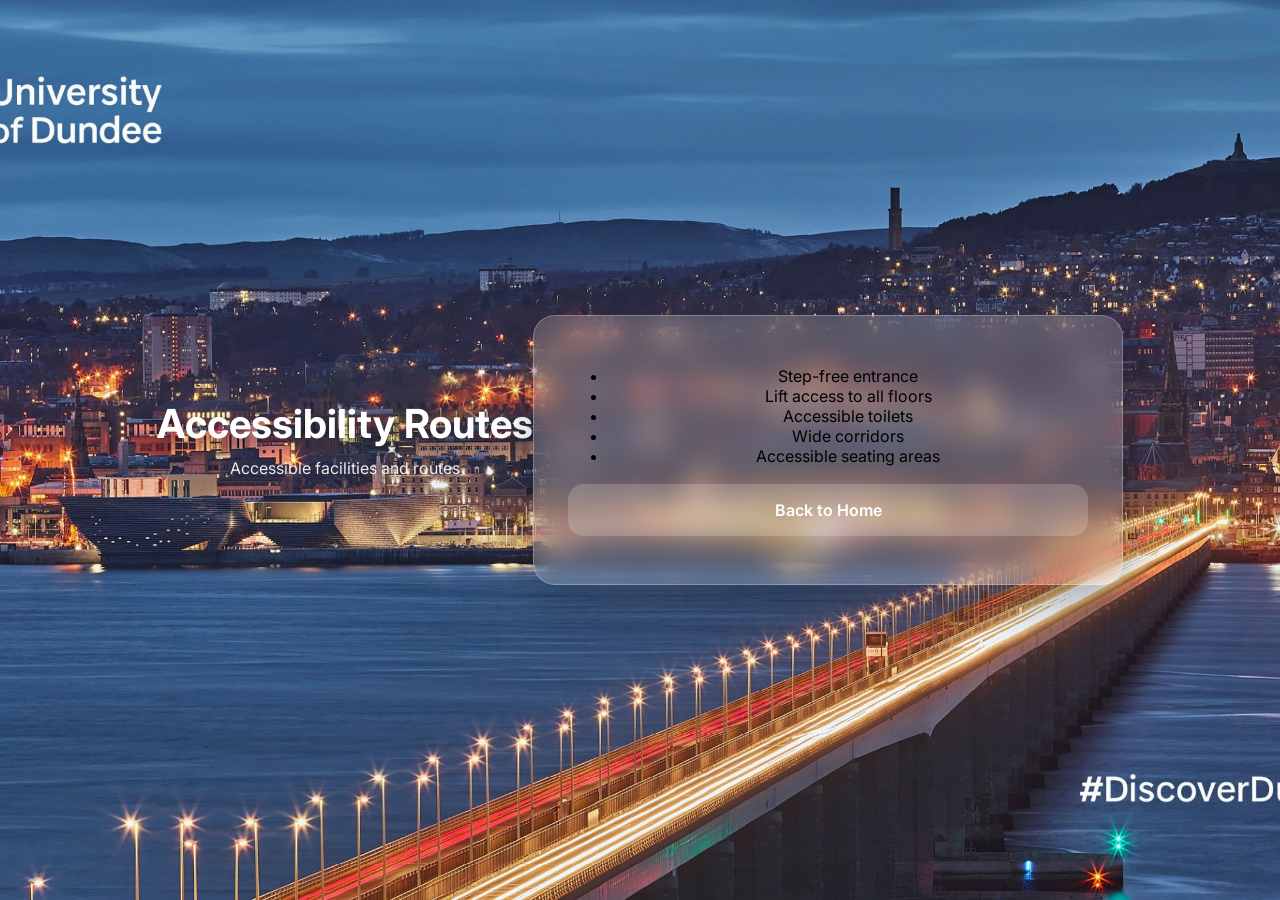
==== pages/accessibility.html @ 05d74883 "Implement pages, design" ====
<!DOCTYPE html>
<html lang="en">
<head>
    <meta charset="UTF-8">
    <title>Accessibility</title>
    <link rel="stylesheet" href="../css/style.css">
</head>
<body>
    <header>
        <h1>Accessibility Routes</h1>
        <p>Accessible facilities and routes</p>
    </header>
    
 <div class="container">

    <ul>
        <li>Step-free entrance</li>
        <li>Lift access to all floors</li>
        <li>Accessible toilets</li>
        <li>Wide corridors</li>
        <li>Accessible seating areas</li>
    </ul>
    
    <a href="../index.html" class="button back-link">Back to Home</a>

</div>
</body>
</html>
---- css/style.css ----
/* Import modern Google font */
@import url('https://fonts.googleapis.com/css2?family=Inter:wght@400;600;700&display=swap');

html, body{
  margin: 0;
  padding: 0;
  height: 100%;
}

body{
  font-family: 'Inter', sans-serif;

  /* background image */
  background-image: url('../assets/background.jpg');
  background-repeat: no-repeat;
  background-size: cover;      
  background-position: center;

  /* center content */
  display: flex;
  justify-content: center;
  align-items: center;
  min-height: 100vh;            
}

/* Header styling */
header{
  text-align: center;
  color: white;
  margin-bottom: 24px;
}

header h1{
  font-size: 40px;
  margin: 0;
  font-weight: 700;
  text-shadow: 0 6px 18px rgba(0,0,0,0.35);
}

header p{
  margin: 10px 0 0;
  font-size: 16px;
  opacity: 0.9;
  text-shadow: 0 6px 18px rgba(0,0,0,0.35);
}

/* Main card container */
.container{
  background: rgba(255, 255, 255, 0.18);
  backdrop-filter: blur(14px);
  -webkit-backdrop-filter: blur(14px);
  padding: 34px;
  border-radius: 22px;
  text-align: center;
  width: min(520px, 92vw);
  box-shadow: 0 20px 40px rgba(0,0,0,0.25);
  border: 1px solid rgba(255,255,255,0.25);
}

/* Buttons */
.button{
  display: block;
  background: rgba(255,255,255,0.95);
  color: #0f4c81;
  text-decoration: none;
  padding: 16px;
  margin: 14px 0;
  border-radius: 16px;
  font-weight: 600;
  font-size: 16px;
  transition: transform 0.2s ease, box-shadow 0.2s ease
}

.button:hover{
  background: #e6f2ff;
  transform: translateY(-2px);
  box-shadow: 0 10px 20px rgba(0,0,0,0.18);
}

/* Hide any logo element if present */
.logo{
  display: none !important;
}

/* --- Search page UI --- */
.search-row{
  display: flex;
  gap: 12px;
  align-items: center;
  margin-bottom: 14px;
}

.search-input{
  flex: 1;
  padding: 16px;
  border-radius: 16px;
  border: 1px solid rgba(255,255,255,0.35);
  background: rgba(255,255,255,0.25);
  color: white;
  outline: none;
  font-size: 16px;
}

.search-input::placeholder{
  color: rgba(255,255,255,0.75);
}

.button-inline{
  width: auto;
  padding: 16px 18px;
  border: none;
  cursor: pointer;
}

.chips{
  display: flex;
  flex-wrap: wrap;
  gap: 10px;
  margin: 10px 0 18px;
}

.chip{
  background: rgba(255,255,255,0.22);
  border: 1px solid rgba(255,255,255,0.25);
  color: white;
  padding: 10px 12px;
  border-radius: 999px;
  cursor: pointer;
  font-weight: 600;
  transition: transform 0.2s ease, background 0.2s ease;
}

.chip:hover{
  transform: translateY(-1px);
  background: rgba(255,255,255,0.30);
}

.status{
  padding: 12px 14px;
  border-radius: 16px;
  margin: 10px 0 14px;
  background: rgba(0,0,0,0.25);
  color: white;
}

.hidden{ display: none; }

.results{
  display: grid;
  gap: 12px;
}

.result-card{
  background: rgba(255,255,255,0.95);
  color: #0f4c81;
  border-radius: 18px;
  padding: 14px 16px;
  box-shadow: 0 10px 22px rgba(0,0,0,0.15);
  display: flex;
  justify-content: space-between;
  align-items: center;
  gap: 12px;
}

.result-title{
  font-weight: 700;
  margin: 0;
}

.result-meta{
  margin: 4px 0 0;
  opacity: 0.75;
  font-size: 14px;
}

.result-actions{
  display: flex;
  gap: 10px;
}

.small-btn{
  background: #e6f2ff;
  color: #0f4c81;
  border: none;
  border-radius: 999px;
  padding: 10px 12px;
  font-weight: 700;
  cursor: pointer;
}

.small-btn:hover{
  filter: brightness(0.97);
}

.back-link{
  margin-top: 18px;
  background: rgba(255,255,255,0.18);
  color: white;
}

/* Map page simplified */

.map-container{
  width: min(1200px, 95vw);
}

.floor-tabs{
  display: flex;
  justify-content: center;
  gap: 12px;
  margin-bottom: 20px;
}

.tab{
  background: rgba(255,255,255,0.25);
  border: none;
  padding: 10px 16px;
  border-radius: 999px;
  font-weight: 600;
  cursor: pointer;
  color: white;
}

.tab.active{
  background: white;
  color: #0f4c81;
}

.map-wrapper{
  display: flex;
  justify-content: center;
  align-items: center;
}

.floor-map{
  display: none;
  max-width: 100%;
  max-height: 70vh;
  border-radius: 20px;
  background: white;
  padding: 10px;
}

.active-map{
  display: block;
}

/* --- Facilities page --- */
.facilities-container{
  width: min(900px, 94vw);
}

.facility-list{
  display: grid;
  gap: 12px;
  margin-top: 10px;
}

.facility-card{
  background: rgba(255,255,255,0.95);
  color: #0f4c81;
  border-radius: 18px;
  padding: 14px 16px;
  box-shadow: 0 10px 22px rgba(0,0,0,0.15);
  display: flex;
  justify-content: space-between;
  align-items: center;
  gap: 12px;
}

.facility-left{
  display: flex;
  align-items: center;
  gap: 12px;
}

.facility-icon{
  width: 42px;
  height: 42px;
  border-radius: 14px;
  background: #e6f2ff;
  display: grid;
  place-items: center;
  font-size: 20px;
}

.facility-title{
  margin: 0;
  font-weight: 800;
}

.facility-meta{
  margin: 4px 0 0;
  opacity: 0.75;
  font-size: 14px;
}

.small-btn{
  background: #e6f2ff;
  color: #0f4c81;
  border: none;
  border-radius: 999px;
  padding: 10px 12px;
  font-weight: 800;
  cursor: pointer;
}

.small-btn:hover{
  filter: brightness(0.97);
}
/* --- Accessibility page --- */
.accessibility-container{
  width: min(950px, 94vw);
}

.a11y-grid{
  display: grid;
  grid-template-columns: repeat(2, minmax(0, 1fr));
  gap: 14px;
  margin-top: 10px;
}

@media (max-width: 680px){
  .a11y-grid{ grid-template-columns: 1fr; }
}

.a11y-card{
  background: rgba(255,255,255,0.95);
  color: #0f4c81;
  border-radius: 18px;
  padding: 16px;
  box-shadow: 0 10px 22px rgba(0,0,0,0.15);
  display: flex;
  justify-content: space-between;
  align-items: center;
  gap: 12px;
}

.a11y-left{
  display: flex;
  align-items: center;
  gap: 12px;
}

.a11y-icon{
  width: 46px;
  height: 46px;
  border-radius: 16px;
  background: #e6f2ff;
  display: grid;
  place-items: center;
  font-size: 22px;
}

.a11y-title{
  margin: 0;
  font-weight: 800;
  font-size: 16px;
}

.a11y-meta{
  margin: 4px 0 0;
  opacity: 0.75;
  font-size: 14px;
}

.a11y-notes{
  margin-top: 18px;
  padding: 16px;
  border-radius: 18px;
  background: rgba(0,0,0,0.22);
  border: 1px solid rgba(255,255,255,0.18);
  color: white;
}

.a11y-notes h3{
  margin: 0 0 10px;
  font-size: 16px;
}

.a11y-notes ul{
  margin: 0;
  padding-left: 18px;
}

.a11y-notes li{
  padding: 6px 0;
  font-size: 15px;
}
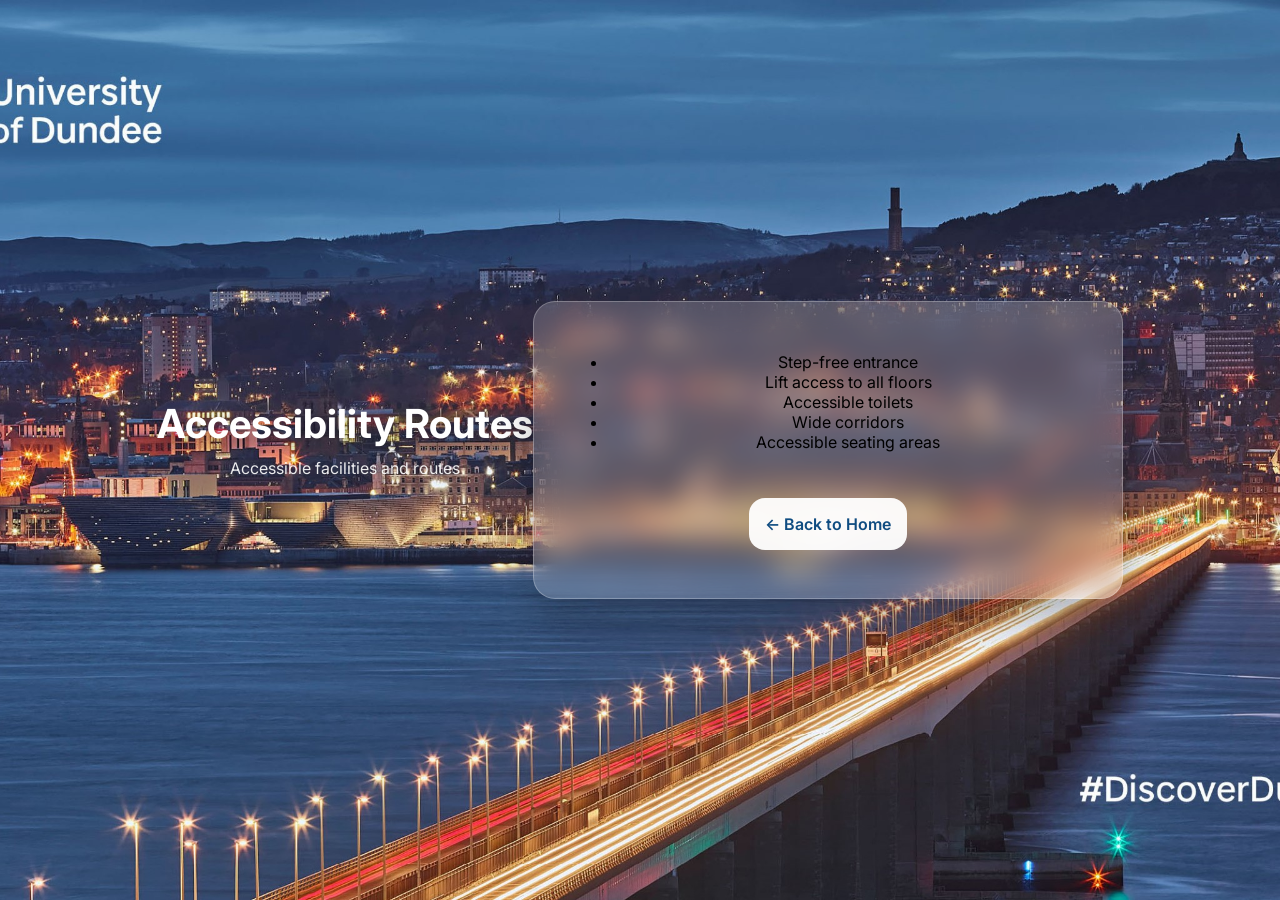
==== commit 482a841b: "← added" ====
--- a/pages/accessibility.html
+++ b/pages/accessibility.html
@@ -21,8 +21,7 @@
         <li>Accessible seating areas</li>
     </ul>
     
-    <a href="../index.html" class="button back-link">Back to Home</a>
-
+    <a href="../index.html" class="button back-link"> ← Back to Home</a>
 </div>
 </body>
 </html>
--- a/css/style.css
+++ b/css/style.css
@@ -82,120 +82,101 @@
   display: none !important;
 }
 
-/* --- Search page UI --- */
-.search-row{
-  display: flex;
-  gap: 12px;
-  align-items: center;
-  margin-bottom: 14px;
+/* SEARCH PAGE */
+.search-container{
+  max-width:900px;
+  margin:auto;
+}
+
+.search-header{
+  text-align:center;
+  margin-bottom:30px;
+}
+
+.search-box{
+  display:flex;
+  gap:10px;
+  margin-bottom:30px;
 }
 
 .search-input{
-  flex: 1;
-  padding: 16px;
-  border-radius: 16px;
-  border: 1px solid rgba(255,255,255,0.35);
-  background: rgba(255,255,255,0.25);
-  color: white;
-  outline: none;
-  font-size: 16px;
-}
-
-.search-input::placeholder{
-  color: rgba(255,255,255,0.75);
-}
-
-.button-inline{
-  width: auto;
-  padding: 16px 18px;
-  border: none;
-  cursor: pointer;
-}
-
-.chips{
-  display: flex;
-  flex-wrap: wrap;
-  gap: 10px;
-  margin: 10px 0 18px;
-}
-
-.chip{
-  background: rgba(255,255,255,0.22);
-  border: 1px solid rgba(255,255,255,0.25);
-  color: white;
-  padding: 10px 12px;
-  border-radius: 999px;
-  cursor: pointer;
-  font-weight: 600;
-  transition: transform 0.2s ease, background 0.2s ease;
-}
-
-.chip:hover{
-  transform: translateY(-1px);
-  background: rgba(255,255,255,0.30);
-}
-
-.status{
-  padding: 12px 14px;
-  border-radius: 16px;
-  margin: 10px 0 14px;
-  background: rgba(0,0,0,0.25);
-  color: white;
-}
-
-.hidden{ display: none; }
+  flex:1;
+  padding:14px 16px;
+  font-size:16px;
+  border-radius:10px;
+  border:2px solid #ddd;
+  outline:none;
+  transition:0.2s;
+}
+
+.search-input:focus{
+  border-color:#0066ff;
+  box-shadow:0 0 6px rgba(0,102,255,0.3);
+}
+
+.search-button{
+  padding:14px 20px;
+  border:none;
+  background:#0066ff;
+  color:white;
+  font-size:16px;
+  border-radius:10px;
+  cursor:pointer;
+  transition:0.2s;
+}
+
+.search-button:hover{
+  background:#004bcc;
+}
 
 .results{
-  display: grid;
-  gap: 12px;
-}
-
-.result-card{
-  background: rgba(255,255,255,0.95);
-  color: #0f4c81;
-  border-radius: 18px;
-  padding: 14px 16px;
-  box-shadow: 0 10px 22px rgba(0,0,0,0.15);
-  display: flex;
-  justify-content: space-between;
-  align-items: center;
-  gap: 12px;
-}
-
-.result-title{
-  font-weight: 700;
-  margin: 0;
-}
-
-.result-meta{
-  margin: 4px 0 0;
-  opacity: 0.75;
-  font-size: 14px;
-}
-
-.result-actions{
-  display: flex;
-  gap: 10px;
-}
-
-.small-btn{
-  background: #e6f2ff;
-  color: #0f4c81;
-  border: none;
-  border-radius: 999px;
-  padding: 10px 12px;
-  font-weight: 700;
-  cursor: pointer;
-}
-
-.small-btn:hover{
-  filter: brightness(0.97);
+  display:flex;
+  flex-direction:column;
+  gap:15px;
+}
+
+.result{
+  background:white;
+  border-radius:12px;
+  padding:20px;
+  box-shadow:0 4px 12px rgba(0,0,0,0.08);
+  display:flex;
+  justify-content:space-between;
+  align-items:center;
+  transition:0.2s;
+}
+
+.result:hover{
+  transform:translateY(-3px);
+  box-shadow:0 6px 18px rgba(0,0,0,0.12);
+}
+
+.result-info h3{
+  margin:0;
+  font-size:18px;
+}
+
+.result-info p{
+  margin:4px 0 0 0;
+  color:#666;
+}
+
+.map-button{
+  padding:10px 14px;
+  background:#28a745;
+  border:none;
+  color:white;
+  border-radius:8px;
+  cursor:pointer;
+}
+
+.map-button:hover{
+  background:#1f8736;
 }
 
 .back-link{
-  margin-top: 18px;
-  background: rgba(255,255,255,0.18);
-  color: white;
+  margin-top:30px;
+  display:inline-block;
 }
 
 /* Map page simplified */
@@ -245,69 +226,87 @@
   display: block;
 }
 
-/* --- Facilities page --- */
-.facilities-container{
-  width: min(900px, 94vw);
-}
-
-.facility-list{
-  display: grid;
-  gap: 12px;
-  margin-top: 10px;
-}
-
+/* PAGE HEADER */
+.page-header{
+    text-align:center;
+    margin-bottom:25px;
+}
+
+/* FLOOR TABS */
+.floor-tabs{
+    display:flex;
+    justify-content:center;
+    gap:12px;
+    margin-bottom:20px;
+}
+
+.floor-tabs .tab{
+    padding:10px 18px;
+    border:none;
+    border-radius:8px;
+    background:#eee;
+    cursor:pointer;
+    font-weight:600;
+    transition:0.2s;
+}
+
+.floor-tabs .tab.active{
+    background:#0066ff;
+    color:white;
+}
+
+/* FACILITIES GRID */
+.facility-grid{
+    display:grid;
+    grid-template-columns: repeat(auto-fill,minmax(200px,1fr));
+    gap:20px;
+    margin-top:10px;
+}
+
+/* FACILITY CARD */
 .facility-card{
-  background: rgba(255,255,255,0.95);
-  color: #0f4c81;
-  border-radius: 18px;
-  padding: 14px 16px;
-  box-shadow: 0 10px 22px rgba(0,0,0,0.15);
-  display: flex;
-  justify-content: space-between;
-  align-items: center;
-  gap: 12px;
-}
-
-.facility-left{
-  display: flex;
-  align-items: center;
-  gap: 12px;
-}
-
-.facility-icon{
-  width: 42px;
-  height: 42px;
-  border-radius: 14px;
-  background: #e6f2ff;
-  display: grid;
-  place-items: center;
-  font-size: 20px;
-}
-
-.facility-title{
-  margin: 0;
-  font-weight: 800;
-}
-
-.facility-meta{
-  margin: 4px 0 0;
-  opacity: 0.75;
-  font-size: 14px;
-}
-
-.small-btn{
-  background: #e6f2ff;
-  color: #0f4c81;
-  border: none;
-  border-radius: 999px;
-  padding: 10px 12px;
-  font-weight: 800;
-  cursor: pointer;
-}
-
-.small-btn:hover{
-  filter: brightness(0.97);
-}
+    background:white;
+    border-radius:12px;
+    padding:20px;
+    box-shadow:0 4px 12px rgba(0,0,0,0.08);
+    display:flex;
+    flex-direction:column;
+    justify-content:space-between;
+    transition:0.2s;
+}
+
+.facility-card:hover{
+    transform:translateY(-3px);
+    box-shadow:0 6px 18px rgba(0,0,0,0.12);
+}
+
+/* CARD CONTENT */
+.facility-card h3{
+    margin:0 0 10px 0;
+    font-size:18px;
+}
+
+.facility-card button{
+    margin-top:auto;
+    padding:10px;
+    background:#28a745;
+    color:white;
+    border:none;
+    border-radius:8px;
+    cursor:pointer;
+    transition:0.2s;
+}
+
+.facility-card button:hover{
+    background:#1f8736;
+}
+
+/* BACK LINK */
+.back-link{
+    display:inline-block;
+    margin-top:30px;
+}
+
 /* --- Accessibility page --- */
 .accessibility-container{
   width: min(950px, 94vw);
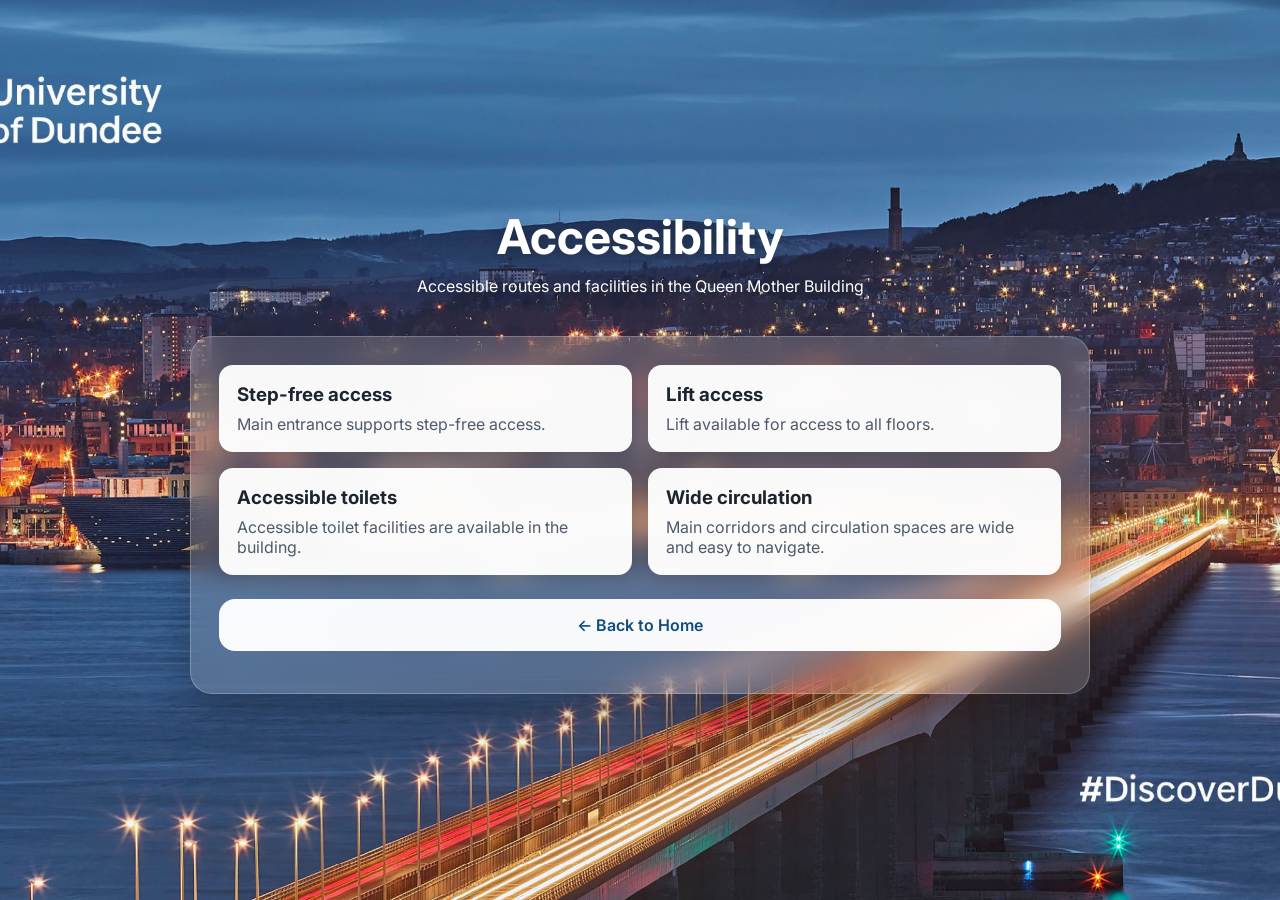
==== commit 926a9aae: "improve" ====
--- a/pages/accessibility.html
+++ b/pages/accessibility.html
@@ -1,27 +1,43 @@
 <!DOCTYPE html>
 <html lang="en">
 <head>
-    <meta charset="UTF-8">
-    <title>Accessibility</title>
-    <link rel="stylesheet" href="../css/style.css">
+  <meta charset="UTF-8" />
+  <meta name="viewport" content="width=device-width, initial-scale=1.0" />
+  <title>Accessibility</title>
+  <link rel="stylesheet" href="../css/style.css" />
 </head>
 <body>
-    <header>
-        <h1>Accessibility Routes</h1>
-        <p>Accessible facilities and routes</p>
+  <main class="page-shell">
+    <header class="page-header">
+      <h1>Accessibility</h1>
+      <p>Accessible routes and facilities in the Queen Mother Building</p>
     </header>
-    
- <div class="container">
 
-    <ul>
-        <li>Step-free entrance</li>
-        <li>Lift access to all floors</li>
-        <li>Accessible toilets</li>
-        <li>Wide corridors</li>
-        <li>Accessible seating areas</li>
-    </ul>
-    
-    <a href="../index.html" class="button back-link"> ← Back to Home</a>
-</div>
+    <section class="container accessibility-container">
+      <div class="a11y-grid">
+        <article class="info-card">
+          <h3>Step-free access</h3>
+          <p>Main entrance supports step-free access.</p>
+        </article>
+
+        <article class="info-card">
+          <h3>Lift access</h3>
+          <p>Lift available for access to all floors.</p>
+        </article>
+
+        <article class="info-card">
+          <h3>Accessible toilets</h3>
+          <p>Accessible toilet facilities are available in the building.</p>
+        </article>
+
+        <article class="info-card">
+          <h3>Wide circulation</h3>
+          <p>Main corridors and circulation spaces are wide and easy to navigate.</p>
+        </article>
+      </div>
+
+      <a href="../index.html" class="button back-link">← Back to Home</a>
+    </section>
+  </main>
 </body>
 </html>
--- a/css/style.css
+++ b/css/style.css
@@ -1,388 +1,287 @@
-/* Import modern Google font */
 @import url('https://fonts.googleapis.com/css2?family=Inter:wght@400;600;700&display=swap');
 
-html, body{
+* {
+  box-sizing: border-box;
+}
+
+html, body {
   margin: 0;
-  padding: 0;
-  height: 100%;
-}
-
-body{
+  min-height: 100%;
+}
+
+body {
   font-family: 'Inter', sans-serif;
-
-  /* background image */
   background-image: url('../assets/background.jpg');
   background-repeat: no-repeat;
-  background-size: cover;      
+  background-size: cover;
   background-position: center;
-
-  /* center content */
-  display: flex;
+  color: #ffffff;
+}
+
+.page-shell {
+  min-height: 100vh;
+  padding: 40px 20px;
+  display: flex;
+  flex-direction: column;
   justify-content: center;
   align-items: center;
-  min-height: 100vh;            
-}
-
-/* Header styling */
-header{
+}
+
+.hero-header,
+.page-header {
   text-align: center;
-  color: white;
   margin-bottom: 24px;
 }
 
-header h1{
-  font-size: 40px;
+.hero-header h1,
+.page-header h1 {
   margin: 0;
-  font-weight: 700;
-  text-shadow: 0 6px 18px rgba(0,0,0,0.35);
-}
-
-header p{
-  margin: 10px 0 0;
-  font-size: 16px;
-  opacity: 0.9;
-  text-shadow: 0 6px 18px rgba(0,0,0,0.35);
-}
-
-/* Main card container */
-.container{
-  background: rgba(255, 255, 255, 0.18);
+  font-size: clamp(2rem, 4vw, 3rem);
+  text-shadow: 0 6px 18px rgba(0, 0, 0, 0.35);
+}
+
+.hero-header p,
+.page-header p {
+  margin-top: 10px;
+  font-size: 1rem;
+  text-shadow: 0 6px 18px rgba(0, 0, 0, 0.35);
+}
+
+.container {
+  width: min(1100px, 94vw);
+  background: rgba(255, 255, 255, 0.16);
   backdrop-filter: blur(14px);
   -webkit-backdrop-filter: blur(14px);
-  padding: 34px;
+  padding: 28px;
   border-radius: 22px;
+  border: 1px solid rgba(255, 255, 255, 0.24);
+  box-shadow: 0 20px 40px rgba(0, 0, 0, 0.25);
+}
+
+.home-container {
+  width: min(520px, 92vw);
   text-align: center;
-  width: min(520px, 92vw);
-  box-shadow: 0 20px 40px rgba(0,0,0,0.25);
-  border: 1px solid rgba(255,255,255,0.25);
-}
-
-/* Buttons */
-.button{
+}
+
+.button {
   display: block;
-  background: rgba(255,255,255,0.95);
+  text-decoration: none;
+  text-align: center;
+  background: rgba(255, 255, 255, 0.96);
   color: #0f4c81;
-  text-decoration: none;
   padding: 16px;
   margin: 14px 0;
   border-radius: 16px;
   font-weight: 600;
+  transition: transform 0.2s ease, box-shadow 0.2s ease;
+}
+
+.button:hover {
+  transform: translateY(-2px);
+  box-shadow: 0 10px 20px rgba(0, 0, 0, 0.18);
+}
+
+.back-link {
+  margin-top: 24px;
+}
+
+/* Search */
+.search-container {
+  max-width: 900px;
+}
+
+.search-box {
+  display: flex;
+  gap: 12px;
+  margin-bottom: 18px;
+}
+
+.search-input {
+  flex: 1;
+  padding: 14px 16px;
   font-size: 16px;
-  transition: transform 0.2s ease, box-shadow 0.2s ease
-}
-
-.button:hover{
-  background: #e6f2ff;
-  transform: translateY(-2px);
-  box-shadow: 0 10px 20px rgba(0,0,0,0.18);
-}
-
-/* Hide any logo element if present */
-.logo{
-  display: none !important;
-}
-
-/* SEARCH PAGE */
-.search-container{
-  max-width:900px;
-  margin:auto;
-}
-
-.search-header{
-  text-align:center;
-  margin-bottom:30px;
-}
-
-.search-box{
-  display:flex;
-  gap:10px;
-  margin-bottom:30px;
-}
-
-.search-input{
-  flex:1;
-  padding:14px 16px;
-  font-size:16px;
-  border-radius:10px;
-  border:2px solid #ddd;
-  outline:none;
-  transition:0.2s;
-}
-
-.search-input:focus{
-  border-color:#0066ff;
-  box-shadow:0 0 6px rgba(0,102,255,0.3);
-}
-
-.search-button{
-  padding:14px 20px;
-  border:none;
-  background:#0066ff;
-  color:white;
-  font-size:16px;
-  border-radius:10px;
-  cursor:pointer;
-  transition:0.2s;
-}
-
-.search-button:hover{
-  background:#004bcc;
-}
-
-.results{
-  display:flex;
-  flex-direction:column;
-  gap:15px;
-}
-
-.result{
-  background:white;
-  border-radius:12px;
-  padding:20px;
-  box-shadow:0 4px 12px rgba(0,0,0,0.08);
-  display:flex;
-  justify-content:space-between;
-  align-items:center;
-  transition:0.2s;
-}
-
-.result:hover{
-  transform:translateY(-3px);
-  box-shadow:0 6px 18px rgba(0,0,0,0.12);
-}
-
-.result-info h3{
-  margin:0;
-  font-size:18px;
-}
-
-.result-info p{
-  margin:4px 0 0 0;
-  color:#666;
-}
-
-.map-button{
-  padding:10px 14px;
-  background:#28a745;
-  border:none;
-  color:white;
-  border-radius:8px;
-  cursor:pointer;
-}
-
-.map-button:hover{
-  background:#1f8736;
-}
-
-.back-link{
-  margin-top:30px;
-  display:inline-block;
-}
-
-/* Map page simplified */
-
-.map-container{
-  width: min(1200px, 95vw);
-}
-
-.floor-tabs{
+  border-radius: 12px;
+  border: 2px solid #d6dbe3;
+  outline: none;
+  color: #1c2430;
+}
+
+.search-input:focus {
+  border-color: #0066ff;
+  box-shadow: 0 0 0 4px rgba(0, 102, 255, 0.15);
+}
+
+.search-button,
+.small-btn,
+.facility-card button {
+  border: none;
+  border-radius: 10px;
+  cursor: pointer;
+  font-weight: 600;
+}
+
+.search-button {
+  padding: 14px 20px;
+  background: #0066ff;
+  color: #fff;
+}
+
+.search-button:hover {
+  background: #0050cb;
+}
+
+.search-message {
+  min-height: 24px;
+  margin: 0 0 14px;
+  color: #ffffff;
+}
+
+.results {
+  display: flex;
+  flex-direction: column;
+  gap: 14px;
+}
+
+.result-card,
+.facility-card,
+.info-card,
+.empty-state {
+  background: rgba(255, 255, 255, 0.96);
+  color: #1c2430;
+  border-radius: 14px;
+  padding: 18px;
+  box-shadow: 0 6px 16px rgba(0, 0, 0, 0.12);
+}
+
+.result-card {
+  display: flex;
+  justify-content: space-between;
+  align-items: center;
+  gap: 16px;
+}
+
+.result-info h3 {
+  margin: 0 0 6px;
+  font-size: 1.1rem;
+}
+
+.result-info p,
+.facility-card p,
+.info-card p {
+  margin: 0;
+  color: #4d5a6a;
+}
+
+.small-btn,
+.facility-card button {
+  padding: 10px 14px;
+  background: #28a745;
+  color: #fff;
+  white-space: nowrap;
+}
+
+.small-btn:hover,
+.facility-card button:hover {
+  background: #1f8736;
+}
+
+/* Map */
+.map-container {
+  width: min(1250px, 96vw);
+}
+
+.floor-tabs {
   display: flex;
   justify-content: center;
   gap: 12px;
+  flex-wrap: wrap;
   margin-bottom: 20px;
 }
 
-.tab{
-  background: rgba(255,255,255,0.25);
+.tab {
+  background: rgba(255, 255, 255, 0.28);
+  color: #fff;
   border: none;
-  padding: 10px 16px;
   border-radius: 999px;
+  padding: 10px 18px;
   font-weight: 600;
   cursor: pointer;
-  color: white;
-}
-
-.tab.active{
-  background: white;
+}
+
+.tab.active {
+  background: #ffffff;
   color: #0f4c81;
 }
 
-.map-wrapper{
+.map-wrapper {
+  position: relative;
   display: flex;
   justify-content: center;
   align-items: center;
-}
-
-.floor-map{
+  overflow: auto;
+}
+
+.floor-map {
   display: none;
   max-width: 100%;
   max-height: 70vh;
-  border-radius: 20px;
-  background: white;
-  padding: 10px;
-}
-
-.active-map{
+  background: #fff;
+  border-radius: 18px;
+  padding: 8px;
+}
+
+.active-map {
   display: block;
 }
 
-/* PAGE HEADER */
-.page-header{
-    text-align:center;
-    margin-bottom:25px;
-}
-
-/* FLOOR TABS */
-.floor-tabs{
-    display:flex;
-    justify-content:center;
-    gap:12px;
-    margin-bottom:20px;
-}
-
-.floor-tabs .tab{
-    padding:10px 18px;
-    border:none;
-    border-radius:8px;
-    background:#eee;
-    cursor:pointer;
-    font-weight:600;
-    transition:0.2s;
-}
-
-.floor-tabs .tab.active{
-    background:#0066ff;
-    color:white;
-}
-
-/* FACILITIES GRID */
-.facility-grid{
-    display:grid;
-    grid-template-columns: repeat(auto-fill,minmax(200px,1fr));
-    gap:20px;
-    margin-top:10px;
-}
-
-/* FACILITY CARD */
-.facility-card{
-    background:white;
-    border-radius:12px;
-    padding:20px;
-    box-shadow:0 4px 12px rgba(0,0,0,0.08);
-    display:flex;
-    flex-direction:column;
-    justify-content:space-between;
-    transition:0.2s;
-}
-
-.facility-card:hover{
-    transform:translateY(-3px);
-    box-shadow:0 6px 18px rgba(0,0,0,0.12);
-}
-
-/* CARD CONTENT */
-.facility-card h3{
-    margin:0 0 10px 0;
-    font-size:18px;
-}
-
-.facility-card button{
-    margin-top:auto;
-    padding:10px;
-    background:#28a745;
-    color:white;
-    border:none;
-    border-radius:8px;
-    cursor:pointer;
-    transition:0.2s;
-}
-
-.facility-card button:hover{
-    background:#1f8736;
-}
-
-/* BACK LINK */
-.back-link{
-    display:inline-block;
-    margin-top:30px;
-}
-
-/* --- Accessibility page --- */
-.accessibility-container{
-  width: min(950px, 94vw);
-}
-
-.a11y-grid{
+.marker {
+  position: absolute;
+  width: 22px;
+  height: 22px;
+  background: #ff3b30;
+  border: 3px solid #ffffff;
+  border-radius: 50%;
+  transform: translate(-50%, -50%);
+  display: none;
+  z-index: 20;
+  box-shadow: 0 0 0 8px rgba(255, 59, 48, 0.22);
+}
+
+/* Facilities */
+.facility-grid {
+  display: grid;
+  grid-template-columns: repeat(auto-fill, minmax(220px, 1fr));
+  gap: 16px;
+}
+
+/* Accessibility */
+.accessibility-container {
+  width: min(900px, 94vw);
+}
+
+.a11y-grid {
   display: grid;
   grid-template-columns: repeat(2, minmax(0, 1fr));
-  gap: 14px;
-  margin-top: 10px;
-}
-
-@media (max-width: 680px){
-  .a11y-grid{ grid-template-columns: 1fr; }
-}
-
-.a11y-card{
-  background: rgba(255,255,255,0.95);
-  color: #0f4c81;
-  border-radius: 18px;
-  padding: 16px;
-  box-shadow: 0 10px 22px rgba(0,0,0,0.15);
-  display: flex;
-  justify-content: space-between;
-  align-items: center;
-  gap: 12px;
-}
-
-.a11y-left{
-  display: flex;
-  align-items: center;
-  gap: 12px;
-}
-
-.a11y-icon{
-  width: 46px;
-  height: 46px;
-  border-radius: 16px;
-  background: #e6f2ff;
-  display: grid;
-  place-items: center;
-  font-size: 22px;
-}
-
-.a11y-title{
-  margin: 0;
-  font-weight: 800;
-  font-size: 16px;
-}
-
-.a11y-meta{
-  margin: 4px 0 0;
-  opacity: 0.75;
-  font-size: 14px;
-}
-
-.a11y-notes{
-  margin-top: 18px;
-  padding: 16px;
-  border-radius: 18px;
-  background: rgba(0,0,0,0.22);
-  border: 1px solid rgba(255,255,255,0.18);
-  color: white;
-}
-
-.a11y-notes h3{
-  margin: 0 0 10px;
-  font-size: 16px;
-}
-
-.a11y-notes ul{
-  margin: 0;
-  padding-left: 18px;
-}
-
-.a11y-notes li{
-  padding: 6px 0;
-  font-size: 15px;
+  gap: 16px;
+}
+
+.info-card h3 {
+  margin-top: 0;
+  margin-bottom: 8px;
+}
+
+/* Responsive */
+@media (max-width: 700px) {
+  .search-box {
+    flex-direction: column;
+  }
+
+  .result-card {
+    flex-direction: column;
+    align-items: stretch;
+  }
+
+  .a11y-grid {
+    grid-template-columns: 1fr;
+  }
 }
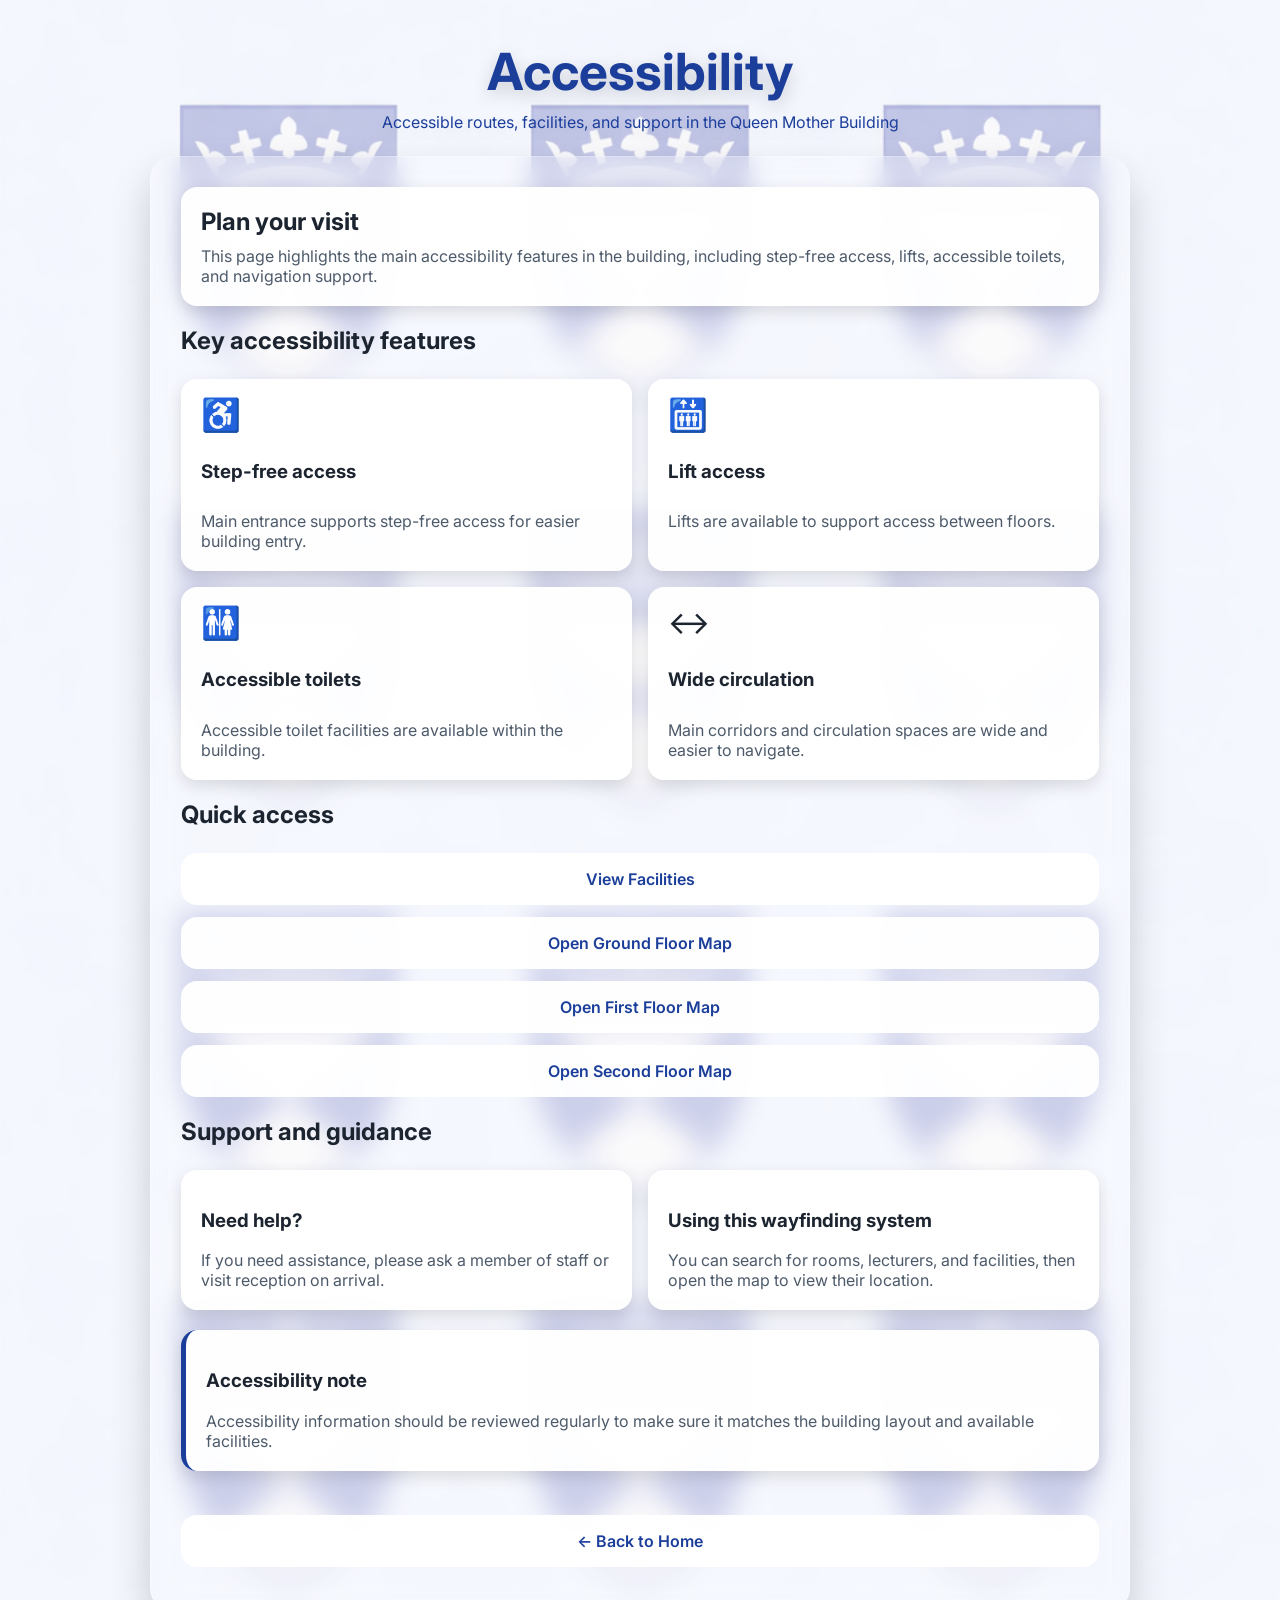
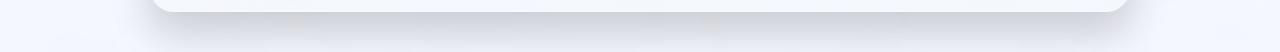
==== commit 5a0ebced: "updated accessibility page and fixed map marker" ====
--- a/pages/accessibility.html
+++ b/pages/accessibility.html
@@ -10,31 +10,85 @@
   <main class="page-shell">
     <header class="page-header">
       <h1>Accessibility</h1>
-      <p>Accessible routes and facilities in the Queen Mother Building</p>
+      <p>Accessible routes, facilities, and support in the Queen Mother Building</p>
     </header>
 
     <section class="container accessibility-container">
-      <div class="a11y-grid">
-        <article class="info-card">
-          <h3>Step-free access</h3>
-          <p>Main entrance supports step-free access.</p>
-        </article>
+      <section class="a11y-hero info-card">
+        <h2>Plan your visit</h2>
+        <p>
+          This page highlights the main accessibility features in the building,
+          including step-free access, lifts, accessible toilets, and navigation support.
+        </p>
+      </section>
 
-        <article class="info-card">
-          <h3>Lift access</h3>
-          <p>Lift available for access to all floors.</p>
-        </article>
+      <section class="a11y-section">
+        <h2 class="a11y-section-title">Key accessibility features</h2>
 
-        <article class="info-card">
-          <h3>Accessible toilets</h3>
-          <p>Accessible toilet facilities are available in the building.</p>
-        </article>
+        <div class="a11y-grid">
+          <article class="info-card a11y-card">
+            <div class="a11y-icon" aria-hidden="true">♿</div>
+            <h3>Step-free access</h3>
+            <p>Main entrance supports step-free access for easier building entry.</p>
+          </article>
 
-        <article class="info-card">
-          <h3>Wide circulation</h3>
-          <p>Main corridors and circulation spaces are wide and easy to navigate.</p>
-        </article>
-      </div>
+          <article class="info-card a11y-card">
+            <div class="a11y-icon" aria-hidden="true">🛗</div>
+            <h3>Lift access</h3>
+            <p>Lifts are available to support access between floors.</p>
+          </article>
+
+          <article class="info-card a11y-card">
+            <div class="a11y-icon" aria-hidden="true">🚻</div>
+            <h3>Accessible toilets</h3>
+            <p>Accessible toilet facilities are available within the building.</p>
+          </article>
+
+          <article class="info-card a11y-card">
+            <div class="a11y-icon" aria-hidden="true">↔️</div>
+            <h3>Wide circulation</h3>
+            <p>Main corridors and circulation spaces are wide and easier to navigate.</p>
+          </article>
+        </div>
+      </section>
+
+      <section class="a11y-section">
+        <h2 class="a11y-section-title">Quick access</h2>
+
+        <div class="a11y-actions">
+          <a href="../pages/facilities.html" class="button">View Facilities</a>
+          <a href="../pages/map.html?floor=ground" class="button">Open Ground Floor Map</a>
+          <a href="../pages/map.html?floor=first" class="button">Open First Floor Map</a>
+          <a href="../pages/map.html?floor=second" class="button">Open Second Floor Map</a>
+        </div>
+      </section>
+
+      <section class="a11y-section">
+        <h2 class="a11y-section-title">Support and guidance</h2>
+
+        <div class="a11y-support-grid">
+          <article class="info-card">
+            <h3>Need help?</h3>
+            <p>If you need assistance, please ask a member of staff or visit reception on arrival.</p>
+          </article>
+
+          <article class="info-card">
+            <h3>Using this wayfinding system</h3>
+            <p>
+              You can search for rooms, lecturers, and facilities, then open the map to view their location.
+            </p>
+          </article>
+        </div>
+      </section>
+
+      <section class="a11y-section">
+        <div class="info-card a11y-note">
+          <h3>Accessibility note</h3>
+          <p>
+            Accessibility information should be reviewed regularly to make sure it matches the building layout and available facilities.
+          </p>
+        </div>
+      </section>
 
       <a href="../index.html" class="button back-link">← Back to Home</a>
     </section>
--- a/css/style.css
+++ b/css/style.css
@@ -1,30 +1,33 @@
-@import url('https://fonts.googleapis.com/css2?family=Inter:wght@400;600;700&display=swap');
+@import url('https://fonts.googleapis.com/css2?family=Inter:wght@400;500;600;700&display=swap');
 
 * {
   box-sizing: border-box;
 }
 
-html, body {
+html,
+body {
   margin: 0;
+  padding: 0;
   min-height: 100%;
 }
 
 body {
   font-family: 'Inter', sans-serif;
+  color: #1c3e9b;
   background-image: url('../assets/background.jpg');
   background-repeat: no-repeat;
   background-size: cover;
   background-position: center;
-  color: #ffffff;
-}
-
+}
+
+/* Page layout */
 .page-shell {
   min-height: 100vh;
   padding: 40px 20px;
   display: flex;
   flex-direction: column;
+  align-items: center;
   justify-content: center;
-  align-items: center;
 }
 
 .hero-header,
@@ -36,26 +39,30 @@
 .hero-header h1,
 .page-header h1 {
   margin: 0;
-  font-size: clamp(2rem, 4vw, 3rem);
-  text-shadow: 0 6px 18px rgba(0, 0, 0, 0.35);
+  font-size: clamp(2rem, 4vw, 3.4rem);
+  font-weight: 700;
+  color: #1c3e9b;
+  text-shadow: 0 6px 18px rgba(0, 0, 0, 0.18);
 }
 
 .hero-header p,
 .page-header p {
-  margin-top: 10px;
+  margin: 10px 0 0;
   font-size: 1rem;
-  text-shadow: 0 6px 18px rgba(0, 0, 0, 0.35);
-}
-
+  color: #1c3e9b;
+  text-shadow: 0 6px 18px rgba(0, 0, 0, 0.14);
+}
+
+/* Main container */
 .container {
   width: min(1100px, 94vw);
   background: rgba(255, 255, 255, 0.16);
   backdrop-filter: blur(14px);
   -webkit-backdrop-filter: blur(14px);
-  padding: 28px;
-  border-radius: 22px;
   border: 1px solid rgba(255, 255, 255, 0.24);
-  box-shadow: 0 20px 40px rgba(0, 0, 0, 0.25);
+  border-radius: 24px;
+  padding: 30px;
+  box-shadow: 0 20px 40px rgba(0, 0, 0, 0.18);
 }
 
 .home-container {
@@ -63,29 +70,32 @@
   text-align: center;
 }
 
+/* Buttons */
 .button {
   display: block;
+  width: 100%;
+  text-align: center;
   text-decoration: none;
-  text-align: center;
   background: rgba(255, 255, 255, 0.96);
-  color: #0f4c81;
+  color: #1c3e9b;
+  font-weight: 600;
   padding: 16px;
   margin: 14px 0;
+  border: none;
   border-radius: 16px;
-  font-weight: 600;
   transition: transform 0.2s ease, box-shadow 0.2s ease;
 }
 
 .button:hover {
   transform: translateY(-2px);
-  box-shadow: 0 10px 20px rgba(0, 0, 0, 0.18);
+  box-shadow: 0 10px 20px rgba(0, 0, 0, 0.16);
 }
 
 .back-link {
   margin-top: 24px;
 }
 
-/* Search */
+/* Search page */
 .search-container {
   max-width: 900px;
 }
@@ -100,117 +110,122 @@
   flex: 1;
   padding: 14px 16px;
   font-size: 16px;
+  border: 2px solid #d8dde6;
   border-radius: 12px;
-  border: 2px solid #d6dbe3;
   outline: none;
   color: #1c2430;
+  background: rgba(255, 255, 255, 0.96);
 }
 
 .search-input:focus {
-  border-color: #0066ff;
-  box-shadow: 0 0 0 4px rgba(0, 102, 255, 0.15);
-}
-
-.search-button,
+  border-color: #1c3e9b;
+  box-shadow: 0 0 0 4px rgba(28, 62, 155, 0.14);
+}
+
+.search-button {
+  padding: 14px 22px;
+  border: none;
+  border-radius: 12px;
+  background: #1c3e9b;
+  color: white;
+  font-weight: 600;
+  cursor: pointer;
+  transition: 0.2s ease;
+}
+
+.search-button:hover {
+  background: #16327f;
+}
+
+.search-message {
+  min-height: 24px;
+  margin: 0 0 14px;
+  color: white;
+}
+
+/* Result cards */
+.results {
+  display: flex;
+  flex-direction: column;
+  gap: 14px;
+}
+
+.result-card,
+.info-card,
+.empty-state,
+.facility-card {
+  background: rgba(255, 255, 255, 0.96);
+  color: #1c2430;
+  border-radius: 16px;
+  padding: 20px;
+  box-shadow: 0 6px 16px rgba(0, 0, 0, 0.12);
+}
+
+.result-card {
+  display: flex;
+  align-items: center;
+  justify-content: space-between;
+  gap: 16px;
+}
+
+.result-info h3 {
+  margin: 0 0 6px;
+  font-size: 1.1rem;
+}
+
+.result-info p,
+.info-card p,
+.facility-card p {
+  margin: 0;
+  color: #4d5a6a;
+}
+
+/* Small green buttons */
 .small-btn,
 .facility-card button {
   border: none;
   border-radius: 10px;
+  background: rgb(32, 197, 4);
+  color: white;
+  font-weight: 600;
+  padding: 10px 16px;
   cursor: pointer;
-  font-weight: 600;
-}
-
-.search-button {
-  padding: 14px 20px;
-  background: #0066ff;
-  color: #fff;
-}
-
-.search-button:hover {
-  background: #0050cb;
-}
-
-.search-message {
-  min-height: 24px;
-  margin: 0 0 14px;
-  color: #ffffff;
-}
-
-.results {
-  display: flex;
-  flex-direction: column;
-  gap: 14px;
-}
-
-.result-card,
-.facility-card,
-.info-card,
-.empty-state {
-  background: rgba(255, 255, 255, 0.96);
-  color: #1c2430;
-  border-radius: 14px;
-  padding: 18px;
-  box-shadow: 0 6px 16px rgba(0, 0, 0, 0.12);
-}
-
-.result-card {
-  display: flex;
-  justify-content: space-between;
-  align-items: center;
-  gap: 16px;
-}
-
-.result-info h3 {
-  margin: 0 0 6px;
-  font-size: 1.1rem;
-}
-
-.result-info p,
-.facility-card p,
-.info-card p {
-  margin: 0;
-  color: #4d5a6a;
-}
-
-.small-btn,
-.facility-card button {
-  padding: 10px 14px;
-  background: #28a745;
-  color: #fff;
-  white-space: nowrap;
+  transition: 0.2s ease;
 }
 
 .small-btn:hover,
 .facility-card button:hover {
-  background: #1f8736;
-}
-
-/* Map */
+  background: rgb(25, 170, 3);
+}
+
+/* Map page */
 .map-container {
-  width: min(1250px, 96vw);
+  width: min(1280px, 96vw);
 }
 
 .floor-tabs {
   display: flex;
   justify-content: center;
+  align-items: center;
   gap: 12px;
   flex-wrap: wrap;
-  margin-bottom: 20px;
+  margin-bottom: 22px;
 }
 
 .tab {
-  background: rgba(255, 255, 255, 0.28);
-  color: #fff;
   border: none;
   border-radius: 999px;
   padding: 10px 18px;
   font-weight: 600;
   cursor: pointer;
+  background: rgba(255, 255, 255, 0.28);
+  color: white;
+  transition: 0.2s ease;
 }
 
 .tab.active {
-  background: #ffffff;
-  color: #0f4c81;
+  background: white;
+  color: #1c3e9b;
 }
 
 .map-wrapper {
@@ -219,14 +234,15 @@
   justify-content: center;
   align-items: center;
   overflow: auto;
+  min-height: 420px;
 }
 
 .floor-map {
   display: none;
   max-width: 100%;
-  max-height: 70vh;
-  background: #fff;
+  max-height: 78vh;
   border-radius: 18px;
+  background: transparent;
   padding: 8px;
 }
 
@@ -234,11 +250,12 @@
   display: block;
 }
 
+#marker,
 .marker {
   position: absolute;
   width: 22px;
   height: 22px;
-  background: #ff3b30;
+  background: #d11b1b;
   border: 3px solid #ffffff;
   border-radius: 50%;
   transform: translate(-50%, -50%);
@@ -247,16 +264,79 @@
   box-shadow: 0 0 0 8px rgba(255, 59, 48, 0.22);
 }
 
-/* Facilities */
+.room-marker{
+  position:absolute;
+  width:18px;
+  height:18px;
+  background:red;
+  border-radius:50%;
+  transform:translate(-50%, -50%);
+}
+
+/* Facilities page */
+.facilities-container {
+  width: min(1100px, 94vw);
+}
+
 .facility-grid {
   display: grid;
-  grid-template-columns: repeat(auto-fill, minmax(220px, 1fr));
-  gap: 16px;
-}
-
-/* Accessibility */
+  grid-template-columns: repeat(auto-fit, minmax(220px, 1fr));
+  gap: 18px;
+}
+
+.facility-card {
+  min-height: 160px;
+  display: flex;
+  flex-direction: column;
+  align-items: center;
+  justify-content: center;
+  text-align: center;
+  gap: 10px;
+  transition: transform 0.2s ease, box-shadow 0.2s ease;
+}
+
+.facility-card:hover {
+  transform: translateY(-3px);
+  box-shadow: 0 10px 22px rgba(0, 0, 0, 0.14);
+}
+
+.facility-card h3 {
+  margin: 0;
+  font-size: 1.05rem;
+  color: #1c2430;
+}
+
+.facility-card p {
+  font-size: 0.98rem;
+}
+
+.facility-emoji {
+  font-size: 2rem;
+  line-height: 1;
+}
+
+/* Accessibility page */
 .accessibility-container {
-  width: min(900px, 94vw);
+  width: min(980px, 94vw);
+  display: flex;
+  flex-direction: column;
+  gap: 20px;
+}
+
+.a11y-hero {
+  text-align: left;
+}
+
+.a11y-hero h2,
+.a11y-section-title {
+  margin: 0 0 10px;
+  color: #1c2430;
+}
+
+.a11y-section {
+  display: flex;
+  flex-direction: column;
+  gap: 14px;
 }
 
 .a11y-grid {
@@ -265,13 +345,67 @@
   gap: 16px;
 }
 
-.info-card h3 {
-  margin-top: 0;
-  margin-bottom: 8px;
+.a11y-support-grid {
+  display: grid;
+  grid-template-columns: repeat(2, minmax(0, 1fr));
+  gap: 16px;
+}
+
+.a11y-card {
+  display: flex;
+  flex-direction: column;
+  gap: 10px;
+}
+
+.a11y-icon {
+  font-size: 2rem;
+  line-height: 1;
+}
+
+.a11y-actions {
+  display: flex;
+  flex-wrap: wrap;
+  gap: 12px;
+}
+
+.a11y-actions .button {
+  margin: 0;
+}
+
+.a11y-note {
+  border-left: 5px solid #1c3e9b;
+}
+
+@media (max-width: 700px) {
+  .a11y-grid,
+  .a11y-support-grid {
+    grid-template-columns: 1fr;
+  }
+
+  .a11y-actions {
+    flex-direction: column;
+  }
+
+  .a11y-actions .button {
+    width: 100%;
+  }
+}
+
+/* Utility */
+.hidden {
+  display: none !important;
 }
 
 /* Responsive */
 @media (max-width: 700px) {
+  .page-shell {
+    padding: 24px 14px;
+  }
+
+  .container {
+    padding: 20px;
+  }
+
   .search-box {
     flex-direction: column;
   }
@@ -281,7 +415,277 @@
     align-items: stretch;
   }
 
+  .small-btn,
+  .search-button,
+  .facility-card button {
+    width: 100%;
+  }
+
   .a11y-grid {
     grid-template-columns: 1fr;
   }
+
+  .facility-grid {
+    grid-template-columns: 1fr;
+  }
+}
+/* =========================
+   ADMIN PAGE
+   ========================= */
+
+.admin-container {
+  width: min(1400px, 96vw);
+}
+
+.admin-layout {
+  display: grid;
+  grid-template-columns: 420px minmax(0, 1fr);
+  gap: 22px;
+  align-items: start;
+}
+
+.admin-panel,
+.admin-map-panel {
+  display: flex;
+  flex-direction: column;
+  gap: 20px;
+}
+
+.admin-card {
+  background: rgba(255, 255, 255, 0.94);
+  color: #1c2430;
+  border-radius: 20px;
+  padding: 22px;
+  box-shadow: 0 14px 30px rgba(0, 0, 0, 0.12);
+}
+
+.admin-card h2 {
+  margin: 0 0 6px;
+  font-size: 1.15rem;
+  color: #1c2430;
+}
+
+.admin-subtitle,
+.map-hint {
+  margin: 0;
+  color: #5b6777;
+  font-size: 0.95rem;
+}
+
+.section-heading {
+  display: flex;
+  align-items: center;
+  justify-content: space-between;
+  gap: 12px;
+  margin-bottom: 14px;
+  flex-wrap: wrap;
+}
+
+.admin-form {
+  display: flex;
+  flex-direction: column;
+  gap: 14px;
+}
+
+.form-grid {
+  display: grid;
+  grid-template-columns: repeat(2, minmax(0, 1fr));
+  gap: 14px;
+}
+
+.form-group {
+  display: flex;
+  flex-direction: column;
+  gap: 8px;
+}
+
+.form-group label {
+  font-size: 0.95rem;
+  font-weight: 600;
+  color: #1c2430;
+}
+
+.admin-form input,
+.admin-form select {
+  width: 100%;
+  padding: 13px 14px;
+  border: 2px solid #d8dde6;
+  border-radius: 12px;
+  font-size: 15px;
+  background: #ffffff;
+  color: #1c2430;
+  outline: none;
+  transition: border-color 0.2s ease, box-shadow 0.2s ease;
+}
+
+.admin-form input:focus,
+.admin-form select:focus {
+  border-color: #1c3e9b;
+  box-shadow: 0 0 0 4px rgba(28, 62, 155, 0.12);
+}
+
+.coords-grid input[readonly] {
+  background: #f6f8fc;
+  font-weight: 600;
+}
+
+.admin-actions {
+  display: flex;
+  gap: 12px;
+  flex-wrap: wrap;
+  margin-top: 6px;
+}
+
+.admin-secondary-btn {
+  border: none;
+  border-radius: 12px;
+  background: #e9eef8;
+  color: #1c3e9b;
+  font-weight: 600;
+  padding: 12px 16px;
+  cursor: pointer;
+  transition: 0.2s ease;
+}
+
+.admin-secondary-btn:hover {
+  background: #dce5f6;
+  transform: translateY(-1px);
+}
+
+.admin-map-wrapper {
+  min-height: 620px;
+  max-height: 78vh;
+  border-radius: 18px;
+  background: linear-gradient(180deg, rgba(244, 247, 255, 0.92), rgba(232, 238, 250, 0.88));
+  border: 1px solid rgba(28, 62, 155, 0.08);
+  padding: 16px;
+}
+
+.admin-map-wrapper .floor-map {
+  max-width: 100%;
+  max-height: 72vh;
+  display: block;
+  margin: 0 auto;
+  border-radius: 14px;
+  box-shadow: 0 10px 26px rgba(0, 0, 0, 0.12);
+}
+
+.saved-card {
+  margin-top: 22px;
+}
+
+.room-count-badge {
+  display: inline-flex;
+  align-items: center;
+  justify-content: center;
+  padding: 8px 12px;
+  border-radius: 999px;
+  background: rgba(28, 62, 155, 0.1);
+  color: #1c3e9b;
+  font-weight: 700;
+  font-size: 0.9rem;
+}
+
+#savedRoomsList .result-card {
+  align-items: flex-start;
+}
+
+.saved-room-actions {
+  display: flex;
+  gap: 10px;
+  flex-wrap: wrap;
+}
+
+.saved-room-actions .small-btn {
+  width: auto;
+  min-width: 88px;
+}
+
+.delete-btn {
+  background: #d11b1b !important;
+}
+
+.delete-btn:hover {
+  background: #b11414 !important;
+}
+
+.edit-btn {
+  background: #1c3e9b !important;
+}
+
+.edit-btn:hover {
+  background: #16327f !important;
+}
+
+.json-card pre,
+#jsonOutput {
+  margin: 0;
+  background: #0f172a;
+  color: #dbeafe;
+  border-radius: 16px;
+  padding: 18px;
+  font-size: 0.92rem;
+  line-height: 1.5;
+  overflow: auto;
+  min-height: 220px;
+  max-height: 340px;
+}
+
+@media (max-width: 1100px) {
+  .admin-layout {
+    grid-template-columns: 1fr;
+  }
+
+  .admin-map-wrapper {
+    min-height: 460px;
+  }
+}
+
+@media (max-width: 700px) {
+  .form-grid {
+    grid-template-columns: 1fr;
+  }
+
+  .admin-actions {
+    flex-direction: column;
+  }
+
+  .admin-actions button,
+  .section-heading button {
+    width: 100%;
+  }
+
+  .section-heading {
+    flex-direction: column;
+    align-items: stretch;
+  }
+}
+
+html, body {
+  touch-action: manipulation;
+}
+
+button,
+.button,
+.small-btn,
+.search-button,
+.tab,
+input,
+a {
+  touch-action: manipulation;
+}
+
+.search-input,
+.search-button,
+.small-btn,
+.tab,
+.button {
+  min-height: 44px;
+}
+
+.map-wrapper,
+.floor-map {
+  user-select: none;
+  -webkit-user-select: none;
+  -webkit-touch-callout: none;
 }
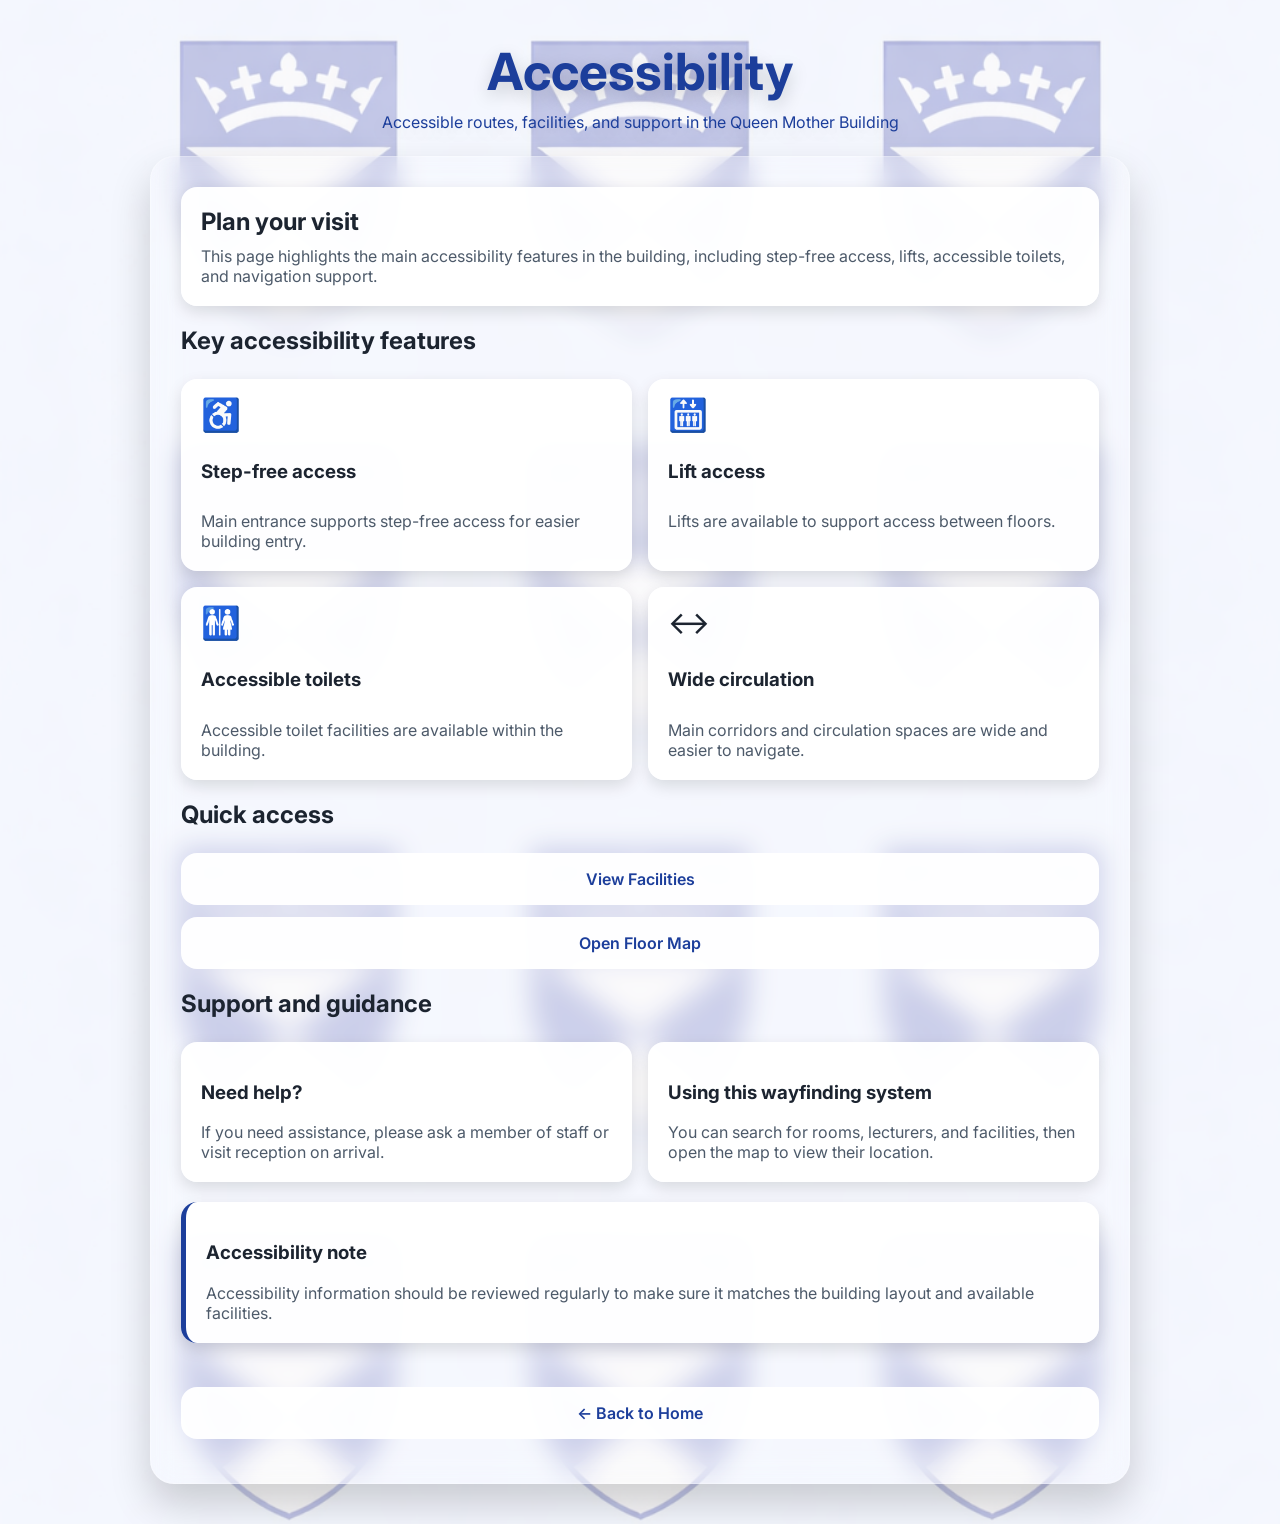
==== commit 1b41727c: "little change in accessibility page" ====
--- a/pages/accessibility.html
+++ b/pages/accessibility.html
@@ -57,9 +57,7 @@
 
         <div class="a11y-actions">
           <a href="../pages/facilities.html" class="button">View Facilities</a>
-          <a href="../pages/map.html?floor=ground" class="button">Open Ground Floor Map</a>
-          <a href="../pages/map.html?floor=first" class="button">Open First Floor Map</a>
-          <a href="../pages/map.html?floor=second" class="button">Open Second Floor Map</a>
+          <a href="../pages/map.html?floor=ground" class="button">Open Floor Map</a>
         </div>
       </section>
 
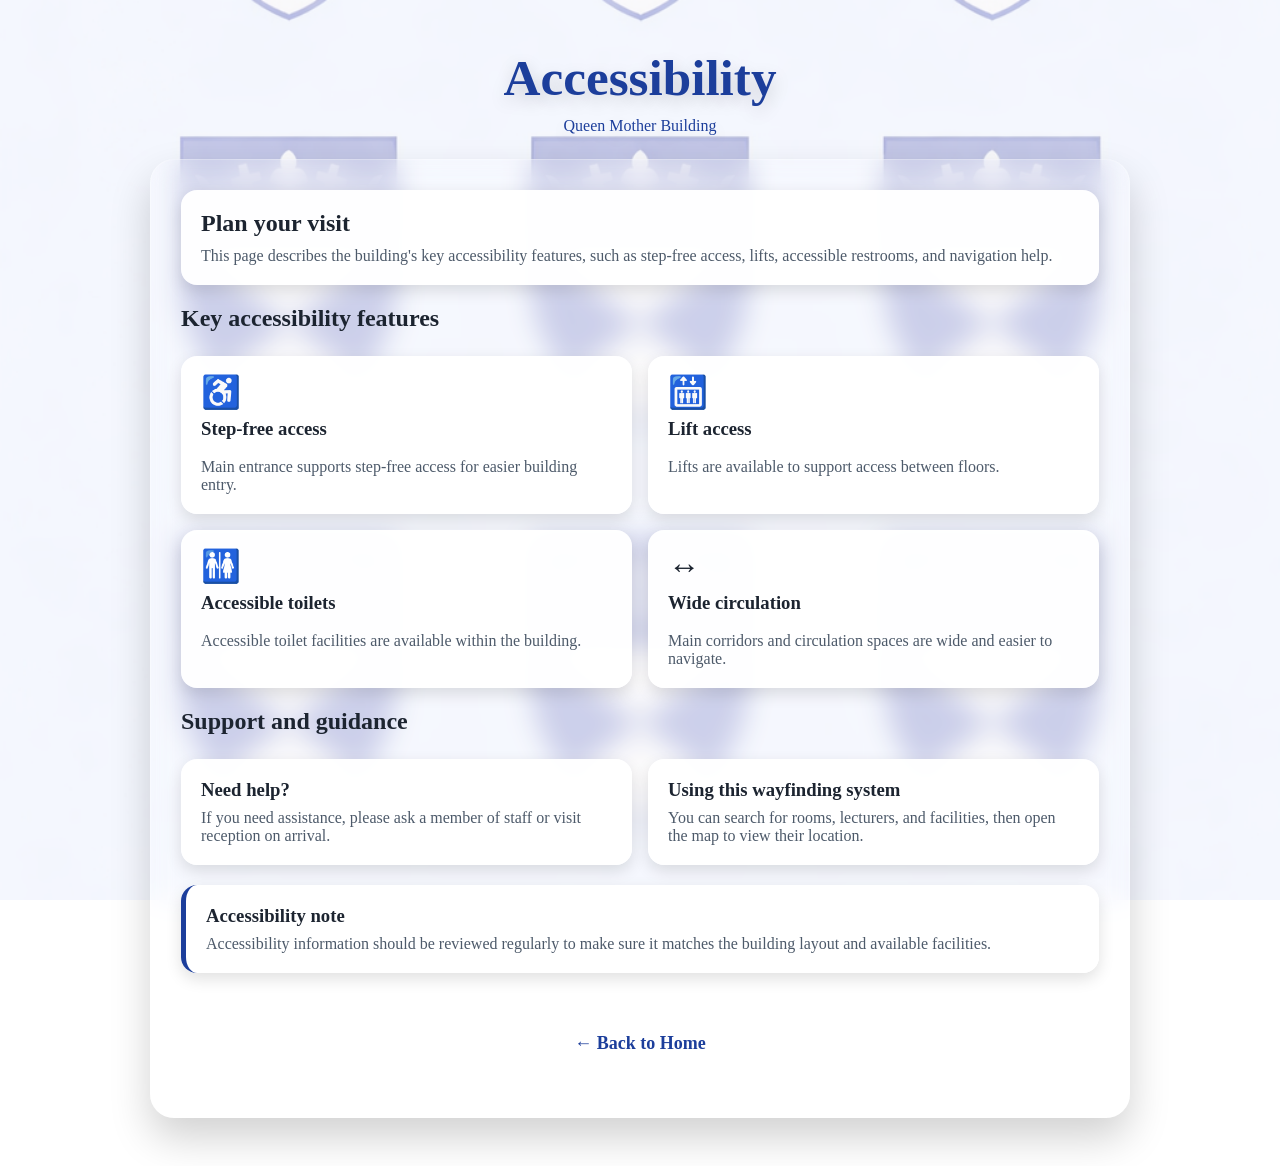
==== commit faa055ef: "updated" ====
--- a/pages/accessibility.html
+++ b/pages/accessibility.html
@@ -10,15 +10,15 @@
   <main class="page-shell">
     <header class="page-header">
       <h1>Accessibility</h1>
-      <p>Accessible routes, facilities, and support in the Queen Mother Building</p>
+      <p>Queen Mother Building</p>
     </header>
 
     <section class="container accessibility-container">
       <section class="a11y-hero info-card">
         <h2>Plan your visit</h2>
         <p>
-          This page highlights the main accessibility features in the building,
-          including step-free access, lifts, accessible toilets, and navigation support.
+          This page describes the building's key accessibility features, 
+          such as step-free access, lifts, accessible restrooms, and navigation help.
         </p>
       </section>
 
@@ -51,16 +51,6 @@
           </article>
         </div>
       </section>
-
-      <section class="a11y-section">
-        <h2 class="a11y-section-title">Quick access</h2>
-
-        <div class="a11y-actions">
-          <a href="../pages/facilities.html" class="button">View Facilities</a>
-          <a href="../pages/map.html?floor=ground" class="button">Open Floor Map</a>
-        </div>
-      </section>
-
       <section class="a11y-section">
         <h2 class="a11y-section-title">Support and guidance</h2>
 
--- a/css/style.css
+++ b/css/style.css
@@ -6,36 +6,44 @@
 
 html,
 body {
-  margin: 0;
-  padding: 0;
-  min-height: 100%;
-}
-
-body {
-  font-family: 'Inter', sans-serif;
-  color: #1c3e9b;
+  background: none;
+  position: relative;
+}
+
+body::before {
+  content: "";
+  position: fixed;
+  inset: 0;
   background-image: url('../assets/background.jpg');
   background-repeat: no-repeat;
   background-size: cover;
   background-position: center;
-}
-
-/* Page layout */
+  z-index: -1;
+}
+
+/* Removes the cursor look after touch interaction is detected */
+body.touch-active * {
+  cursor: default !important;
+}
+
+/* Main wrapper used across pages to center content vertically and horizontally */
 .page-shell {
   min-height: 100vh;
   padding: 40px 20px;
   display: flex;
   flex-direction: column;
   align-items: center;
-  justify-content: center;
-}
-
+  justify-content: flex-start;
+}
+
+/* Shared header alignment for home and internal pages */
 .hero-header,
 .page-header {
   text-align: center;
   margin-bottom: 24px;
 }
 
+/* Main page headings */
 .hero-header h1,
 .page-header h1 {
   margin: 0;
@@ -45,6 +53,7 @@
   text-shadow: 0 6px 18px rgba(0, 0, 0, 0.18);
 }
 
+/* Subtitle / paragraph under page headings */
 .hero-header p,
 .page-header p {
   margin: 10px 0 0;
@@ -53,7 +62,6 @@
   text-shadow: 0 6px 18px rgba(0, 0, 0, 0.14);
 }
 
-/* Main container */
 .container {
   width: min(1100px, 94vw);
   background: rgba(255, 255, 255, 0.16);
@@ -63,14 +71,65 @@
   border-radius: 24px;
   padding: 30px;
   box-shadow: 0 20px 40px rgba(0, 0, 0, 0.18);
-}
-
+  overflow: hidden;
+}
+
+/* Smaller container used on the home page */
 .home-container {
   width: min(520px, 92vw);
   text-align: center;
 }
 
-/* Buttons */
+/* Touch optimization for buttons, links, inputs and controls */
+button,
+.button,
+.small-btn,
+.search-button,
+.tab,
+input,
+a,
+select,
+textarea {
+  touch-action: manipulation;
+  -webkit-tap-highlight-color: transparent;
+}
+
+/* Shared minimum height and font size for touch-friendly controls */
+.button,
+.search-button,
+.small-btn,
+.tab,
+.facility-card button,
+.keyboard-row button,
+input,
+select,
+textarea {
+  min-height: 56px;
+  font-size: 18px;
+}
+
+/* Prevents text selection on interactive button-like elements */
+.button,
+.search-button,
+.small-btn,
+.tab,
+.facility-card button,
+.keyboard-row button {
+  user-select: none;
+  -webkit-user-select: none;
+}
+
+/* Shows pointer cursor for clickable controls */
+.button,
+.search-button,
+.small-btn,
+.tab,
+.facility-card button,
+.admin-secondary-btn {
+  cursor: pointer;
+}
+
+/* Main big button style used across the project */
 .button {
   display: block;
   width: 100%;
@@ -95,33 +154,7 @@
   margin-top: 24px;
 }
 
-/* Search page */
-.search-container {
-  max-width: 900px;
-}
-
-.search-box {
-  display: flex;
-  gap: 12px;
-  margin-bottom: 18px;
-}
-
-.search-input {
-  flex: 1;
-  padding: 14px 16px;
-  font-size: 16px;
-  border: 2px solid #d8dde6;
-  border-radius: 12px;
-  outline: none;
-  color: #1c2430;
-  background: rgba(255, 255, 255, 0.96);
-}
-
-.search-input:focus {
-  border-color: #1c3e9b;
-  box-shadow: 0 0 0 4px rgba(28, 62, 155, 0.14);
-}
-
+/* Search button styling */
 .search-button {
   padding: 14px 22px;
   border: none;
@@ -129,7 +162,6 @@
   background: #1c3e9b;
   color: white;
   font-weight: 600;
-  cursor: pointer;
   transition: 0.2s ease;
 }
 
@@ -137,19 +169,94 @@
   background: #16327f;
 }
 
+/* Small green action buttons, used for map/facility actions */
+.small-btn,
+.facility-card button {
+  border: none;
+  border-radius: 10px;
+  background: rgb(32, 197, 4);
+  color: white;
+  font-weight: 600;
+  padding: 10px 16px;
+  transition: 0.2s ease;
+}
+
+/* Hover state for small green buttons */
+.small-btn:hover,
+.facility-card button:hover {
+  background: rgb(25, 170, 3);
+}
+
+.pressed {
+  transform: scale(0.98);
+}
+
+/* SEARCH PAGE */
+
+/* Width limit for the search page content */
+.search-container {
+  max-width: 900px;
+  min-height: 760px;
+}
+
+/* Search input and button row */
+.search-box {
+  display: flex;
+  gap: 12px;
+  margin-bottom: 18px;
+}
+
+/* Search input field styling */
+.search-input {
+  flex: 1;
+  padding: 14px 16px;
+  border: 2px solid #d8dde6;
+  border-radius: 12px;
+  outline: none;
+  color: #1c2430;
+  background: rgba(255, 255, 255, 0.96);
+}
+
+/* Focus state for search input */
+.search-input:focus {
+  border-color: #1c3e9b;
+  box-shadow: 0 0 0 4px rgba(28, 62, 155, 0.14);
+}
+
+/* Area for search status text like “No results” or result count */
 .search-message {
-  min-height: 24px;
+  min-height: 28px;
   margin: 0 0 14px;
   color: white;
 }
 
-/* Result cards */
+/* Small tool buttons row under the search field */
+.search-tools {
+  display: flex;
+  gap: 12px;
+  margin-bottom: 16px;
+  flex-wrap: wrap;
+}
+
+/* Search results list layout */
 .results {
+  min-height: 320px;
+  max-height: 320px;
+  overflow-y: auto;
   display: flex;
   flex-direction: column;
   gap: 14px;
-}
-
+  margin-top: 20px;
+  scroll-behavior: smooth;
+}
+
+.results:empty::before {
+  content: "Start typing to search...";
+  display: block;
+  padding: 20px;
+  color: #888;
+}
+/* Shared card style for results, info sections, empty states, and facilities */
 .result-card,
 .info-card,
 .empty-state,
@@ -159,20 +266,25 @@
   border-radius: 16px;
   padding: 20px;
   box-shadow: 0 6px 16px rgba(0, 0, 0, 0.12);
-}
-
+  touch-action: manipulation;
+}
+
+/* Horizontal layout for each search result */
 .result-card {
+  transition: all 0.2s ease;
   display: flex;
   align-items: center;
   justify-content: space-between;
   gap: 16px;
 }
 
+/* Search result title */
 .result-info h3 {
   margin: 0 0 6px;
   font-size: 1.1rem;
 }
 
+/* Supporting text for result cards, info cards and facility cards */
 .result-info p,
 .info-card p,
 .facility-card p {
@@ -180,110 +292,193 @@
   color: #4d5a6a;
 }
 
-/* Small green buttons */
-.small-btn,
-.facility-card button {
+/*ON-SCREEN KEYBOARD*/
+
+/* Main container for the onscreen keyboard */
+.onscreen-keyboard {
+  background: rgba(255, 255, 255, 0.96);
+  border-radius: 18px;
+  padding: 16px;
+  margin-bottom: 18px;
+  box-shadow: 0 10px 24px rgba(0, 0, 0, 0.12);
+}
+
+/* Layout for each row of keyboard keys */
+.keyboard-row {
+  display: flex;
+  gap: 8px;
+  margin-bottom: 8px;
+  flex-wrap: wrap;
+  justify-content: center;
+}
+
+/* Removes extra gap below the last keyboard row */
+.keyboard-row:last-child {
+  margin-bottom: 0;
+}
+
+/* Individual keyboard key styling */
+.keyboard-row button {
+  min-width: 56px;
+  min-height: 52px;
   border: none;
-  border-radius: 10px;
-  background: rgb(32, 197, 4);
-  color: white;
-  font-weight: 600;
-  padding: 10px 16px;
+  border-radius: 12px;
+  background: #eef3ff;
+  color: #1c3e9b;
+  font-weight: 700;
   cursor: pointer;
-  transition: 0.2s ease;
-}
-
-.small-btn:hover,
-.facility-card button:hover {
-  background: rgb(25, 170, 3);
-}
-
-/* Map page */
+  transition: background 0.2s ease, transform 0.2s ease;
+}
+
+/* Hover effect for keyboard keys */
+.keyboard-row button:hover {
+  background: #dce7ff;
+}
+
+/* Wider keys like Space or Delete */
+.keyboard-row .wide-key {
+  min-width: 160px;
+}
+
+/*MAP PAGE*/
+
+/* Wider layout for the map page */
 .map-container {
   width: min(1280px, 96vw);
 }
 
+/* Layout for floor selection tabs */
 .floor-tabs {
   display: flex;
   justify-content: center;
   align-items: center;
-  gap: 12px;
+  gap: 18px;
   flex-wrap: wrap;
-  margin-bottom: 22px;
-}
-
+  margin-bottom: 28px;
+}
+
+/* Default floor tab button styling */
 .tab {
   border: none;
   border-radius: 999px;
-  padding: 10px 18px;
-  font-weight: 600;
-  cursor: pointer;
-  background: rgba(255, 255, 255, 0.28);
+  padding: 14px 26px;
+  font-weight: 700;
+  font-size: 18px;
+
+  background: rgba(255, 255, 255, 0.9);
+  color: #1c3e9b;
+
+  box-shadow: 0 4px 12px rgba(0, 0, 0, 0.15);
+  transition: all 0.2s ease;
+}
+
+/* Active floor tab styling */
+.tab.active {
+  background: #1c3e9b;
   color: white;
-  transition: 0.2s ease;
-}
-
-.tab.active {
-  background: white;
-  color: #1c3e9b;
-}
-
+
+  box-shadow: 0 6px 18px rgba(28, 62, 155, 0.4);
+  transform: scale(1.05);
+}
+
+/* Hover effect for floor tabs */
+.tab:hover {
+  transform: translateY(-2px);
+}
+
+/* Pressed state for floor tabs */
+.tab:active {
+  transform: scale(0.96);
+}
+
+/* Wrapper around the map image area */
 .map-wrapper {
   position: relative;
   display: flex;
   justify-content: center;
   align-items: center;
   overflow: auto;
-  min-height: 420px;
-}
-
+  min-height: 650px;
+  width: 100%;
+  -webkit-overflow-scrolling: touch;
+  touch-action: pan-x pan-y;
+  user-select: none;
+  -webkit-user-select: none;
+  -webkit-touch-callout: none;
+}
+
+/* Floor map image styling */
 .floor-map {
   display: none;
   max-width: 100%;
   max-height: 78vh;
   border-radius: 18px;
   background: transparent;
-  padding: 8px;
-}
-
+  padding: 0;
+  pointer-events: auto;
+  user-select: none;
+  -webkit-user-select: none;
+  -webkit-touch-callout: none;
+}
+
+/* Shows the currently active floor map */
 .active-map {
   display: block;
 }
 
-#marker,
+/* Red marker used for selected rooms/facilities on the map */
 .marker {
   position: absolute;
-  width: 22px;
-  height: 22px;
+  width: 12px;
+  height: 12px;
   background: #d11b1b;
-  border: 3px solid #ffffff;
+  border: 2px solid white;
   border-radius: 50%;
   transform: translate(-50%, -50%);
   display: none;
   z-index: 20;
-  box-shadow: 0 0 0 8px rgba(255, 59, 48, 0.22);
-}
-
-.room-marker{
-  position:absolute;
-  width:18px;
-  height:18px;
-  background:red;
-  border-radius:50%;
-  transform:translate(-50%, -50%);
-}
-
-/* Facilities page */
+  pointer-events: none;
+}
+
+.marker::after {
+  content: "";
+  position: absolute;
+  top: 50%;
+  left: 50%;
+  width: 24px;
+  height: 24px;
+  border: 2px solid rgba(209, 27, 27, 0.35);
+  border-radius: 50%;
+  transform: translate(-50%, -50%);
+}
+
+/* Smaller generic room marker */
+.room-marker {
+  position: absolute;
+  width: 18px;
+  height: 18px;
+  background: red;
+  border-radius: 50%;
+  transform: translate(-50%, -50%);
+  pointer-events: none;
+}
+
+/*FACILITIES PAGE*/
+
+/* Width setting for facilities page */
 .facilities-container {
   width: min(1100px, 94vw);
-}
-
+  max-height: 700px;
+}
+
+/* Grid layout for facility cards */
 .facility-grid {
   display: grid;
   grid-template-columns: repeat(auto-fit, minmax(220px, 1fr));
   gap: 18px;
 }
 
+/* Individual facility card layout */
 .facility-card {
   min-height: 160px;
   display: flex;
@@ -295,27 +490,33 @@
   transition: transform 0.2s ease, box-shadow 0.2s ease;
 }
 
+/* Hover effect for facility cards */
 .facility-card:hover {
   transform: translateY(-3px);
   box-shadow: 0 10px 22px rgba(0, 0, 0, 0.14);
 }
 
+/* Facility card title */
 .facility-card h3 {
   margin: 0;
   font-size: 1.05rem;
   color: #1c2430;
 }
 
+/* Facility card supporting text */
 .facility-card p {
   font-size: 0.98rem;
 }
 
+/* Emoji/icon shown at top of facility cards */
 .facility-emoji {
   font-size: 2rem;
   line-height: 1;
 }
 
-/* Accessibility page */
+/*ACCESSIBILITY PAGE */
+
+/* Main container for the accessibility page */
 .accessibility-container {
   width: min(980px, 94vw);
   display: flex;
@@ -323,120 +524,83 @@
   gap: 20px;
 }
 
+/* Left-aligned hero section */
 .a11y-hero {
   text-align: left;
 }
 
+/* Section headings inside accessibility page */
 .a11y-hero h2,
 .a11y-section-title {
   margin: 0 0 10px;
   color: #1c2430;
 }
 
+/* Wrapper for each accessibility section */
 .a11y-section {
   display: flex;
   flex-direction: column;
   gap: 14px;
 }
 
+/* Grid layout for accessibility cards */
 .a11y-grid {
   display: grid;
   grid-template-columns: repeat(2, minmax(0, 1fr));
   gap: 16px;
 }
 
+/* Grid layout for support/help cards */
 .a11y-support-grid {
   display: grid;
   grid-template-columns: repeat(2, minmax(0, 1fr));
   gap: 16px;
 }
 
+/* Accessibility card internal layout */
 .a11y-card {
   display: flex;
   flex-direction: column;
   gap: 10px;
 }
 
+/* Accessibility icon styling */
 .a11y-icon {
   font-size: 2rem;
   line-height: 1;
 }
 
+/* Row for accessibility action buttons */
 .a11y-actions {
   display: flex;
   flex-wrap: wrap;
   gap: 12px;
 }
 
+/* Removes default margin from buttons inside accessibility actions */
 .a11y-actions .button {
   margin: 0;
 }
 
+/* Special styling for accessibility notes */
 .a11y-note {
   border-left: 5px solid #1c3e9b;
 }
 
-@media (max-width: 700px) {
-  .a11y-grid,
-  .a11y-support-grid {
-    grid-template-columns: 1fr;
-  }
-
-  .a11y-actions {
-    flex-direction: column;
-  }
-
-  .a11y-actions .button {
-    width: 100%;
-  }
-}
-
-/* Utility */
-.hidden {
-  display: none !important;
-}
-
-/* Responsive */
-@media (max-width: 700px) {
-  .page-shell {
-    padding: 24px 14px;
-  }
-
-  .container {
-    padding: 20px;
-  }
-
-  .search-box {
-    flex-direction: column;
-  }
-
-  .result-card {
-    flex-direction: column;
-    align-items: stretch;
-  }
-
-  .small-btn,
-  .search-button,
-  .facility-card button {
-    width: 100%;
-  }
-
-  .a11y-grid {
-    grid-template-columns: 1fr;
-  }
-
-  .facility-grid {
-    grid-template-columns: 1fr;
-  }
-}
-/* =========================
-   ADMIN PAGE
-   ========================= */
-
+/* Info card heading styling */
+.info-card h3 {
+  margin: 0 0 8px;
+  color: #1c2430;
+}
+
+/*ADMIN PAGE*/
+
+/* Main width for admin page */
 .admin-container {
   width: min(1400px, 96vw);
 }
 
+/* Two-column admin page layout */
 .admin-layout {
   display: grid;
   grid-template-columns: 420px minmax(0, 1fr);
@@ -444,6 +608,7 @@
   align-items: start;
 }
 
+/* Vertical layout for admin side panels */
 .admin-panel,
 .admin-map-panel {
   display: flex;
@@ -451,6 +616,7 @@
   gap: 20px;
 }
 
+/* Shared admin card styling */
 .admin-card {
   background: rgba(255, 255, 255, 0.94);
   color: #1c2430;
@@ -459,12 +625,14 @@
   box-shadow: 0 14px 30px rgba(0, 0, 0, 0.12);
 }
 
+/* Admin card headings */
 .admin-card h2 {
   margin: 0 0 6px;
   font-size: 1.15rem;
   color: #1c2430;
 }
 
+/* Supporting text under admin headings */
 .admin-subtitle,
 .map-hint {
   margin: 0;
@@ -472,6 +640,7 @@
   font-size: 0.95rem;
 }
 
+/* Header row inside admin sections */
 .section-heading {
   display: flex;
   align-items: center;
@@ -481,30 +650,35 @@
   flex-wrap: wrap;
 }
 
+/* Form layout for admin inputs */
 .admin-form {
   display: flex;
   flex-direction: column;
   gap: 14px;
 }
 
+/* Two-column form grid */
 .form-grid {
   display: grid;
   grid-template-columns: repeat(2, minmax(0, 1fr));
   gap: 14px;
 }
 
+/* Wrapper for each form field */
 .form-group {
   display: flex;
   flex-direction: column;
   gap: 8px;
 }
 
+/* Labels for admin form fields */
 .form-group label {
   font-size: 0.95rem;
   font-weight: 600;
   color: #1c2430;
 }
 
+/* Input and select styling for admin page */
 .admin-form input,
 .admin-form select {
   width: 100%;
@@ -518,17 +692,20 @@
   transition: border-color 0.2s ease, box-shadow 0.2s ease;
 }
 
+/* Focus state for admin form controls */
 .admin-form input:focus,
 .admin-form select:focus {
   border-color: #1c3e9b;
   box-shadow: 0 0 0 4px rgba(28, 62, 155, 0.12);
 }
 
+/* Read-only coordinate fields styling */
 .coords-grid input[readonly] {
   background: #f6f8fc;
   font-weight: 600;
 }
 
+/* Button row inside admin page */
 .admin-actions {
   display: flex;
   gap: 12px;
@@ -536,6 +713,7 @@
   margin-top: 6px;
 }
 
+/* Secondary admin button styling */
 .admin-secondary-btn {
   border: none;
   border-radius: 12px;
@@ -543,15 +721,16 @@
   color: #1c3e9b;
   font-weight: 600;
   padding: 12px 16px;
-  cursor: pointer;
   transition: 0.2s ease;
 }
 
+/* Hover effect for secondary admin buttons */
 .admin-secondary-btn:hover {
   background: #dce5f6;
   transform: translateY(-1px);
 }
 
+/* Wrapper for admin map preview */
 .admin-map-wrapper {
   min-height: 620px;
   max-height: 78vh;
@@ -561,6 +740,7 @@
   padding: 16px;
 }
 
+/* Map image styling inside admin map preview */
 .admin-map-wrapper .floor-map {
   max-width: 100%;
   max-height: 72vh;
@@ -570,10 +750,12 @@
   box-shadow: 0 10px 26px rgba(0, 0, 0, 0.12);
 }
 
+/* Extra top spacing for saved rooms card */
 .saved-card {
   margin-top: 22px;
 }
 
+/* Badge showing room count */
 .room-count-badge {
   display: inline-flex;
   align-items: center;
@@ -586,37 +768,45 @@
   font-size: 0.9rem;
 }
 
+/* Saved room result cards align items at the top */
 #savedRoomsList .result-card {
   align-items: flex-start;
 }
 
+/* Action button group for saved rooms */
 .saved-room-actions {
   display: flex;
   gap: 10px;
   flex-wrap: wrap;
 }
 
+/* Small button size rules inside saved room actions */
 .saved-room-actions .small-btn {
   width: auto;
   min-width: 88px;
 }
 
+/* Delete button override */
 .delete-btn {
   background: #d11b1b !important;
 }
 
+/* Delete button hover override */
 .delete-btn:hover {
   background: #b11414 !important;
 }
 
+/* Edit button override */
 .edit-btn {
   background: #1c3e9b !important;
 }
 
+/* Edit button hover override */
 .edit-btn:hover {
   background: #16327f !important;
 }
 
+/* Code / JSON output block styling */
 .json-card pre,
 #jsonOutput {
   margin: 0;
@@ -631,61 +821,98 @@
   max-height: 340px;
 }
 
+/*UTILITY*/
+
+/* Generic hidden class */
+.hidden {
+  display: none !important;
+}
+
+/*RESPONSIVE*/
+
+/* Tablet / smaller laptop adjustments */
 @media (max-width: 1100px) {
+  /* Admin layout becomes single-column */
   .admin-layout {
     grid-template-columns: 1fr;
   }
 
+  /* Reduces map area height in admin page */
   .admin-map-wrapper {
     min-height: 460px;
   }
 }
 
+/* Mobile layout adjustments */
 @media (max-width: 700px) {
+  /* Reduces general page padding */
+  .page-shell {
+    padding: 24px 14px;
+  }
+
+  /* Reduces container padding */
+  .container {
+    padding: 20px;
+  }
+
+  /* Search input and button stack vertically */
+  .search-box {
+    flex-direction: column;
+  }
+
+  /* Result cards stack content vertically */
+  .result-card {
+    flex-direction: column;
+    align-items: stretch;
+  }
+
+  /* Makes key action buttons full width on smaller screens */
+  .small-btn,
+  .search-button,
+  .facility-card button,
+  .a11y-actions .button {
+    width: 100%;
+  }
+
+  /* Single-column layout for grids on smaller screens */
+  .a11y-grid,
+  .a11y-support-grid,
+  .facility-grid,
   .form-grid {
     grid-template-columns: 1fr;
   }
 
+  /* Stacks button rows vertically */
+  .a11y-actions,
   .admin-actions {
     flex-direction: column;
   }
 
+  /* Stacks section headings vertically */
+  .section-heading {
+    flex-direction: column;
+    align-items: stretch;
+  }
+
+  /* Makes admin section buttons full width */
   .admin-actions button,
   .section-heading button {
     width: 100%;
   }
-
-  .section-heading {
-    flex-direction: column;
-    align-items: stretch;
-  }
-}
-
-html, body {
-  touch-action: manipulation;
-}
-
-button,
-.button,
-.small-btn,
-.search-button,
-.tab,
-input,
-a {
-  touch-action: manipulation;
-}
-
-.search-input,
-.search-button,
-.small-btn,
-.tab,
-.button {
-  min-height: 44px;
-}
-
-.map-wrapper,
-.floor-map {
-  user-select: none;
-  -webkit-user-select: none;
-  -webkit-touch-callout: none;
+  .map-wrapper {
+    min-height: 420px;
+  }
+}
+
+/* Removes hover animation effects on touch-only devices */
+@media (hover: none) {
+  .button:hover,
+  .search-button:hover,
+  .small-btn:hover,
+  .facility-card:hover,
+  .facility-card button:hover,
+  .admin-secondary-btn:hover {
+    transform: none;
+    box-shadow: none;
+  }
 }
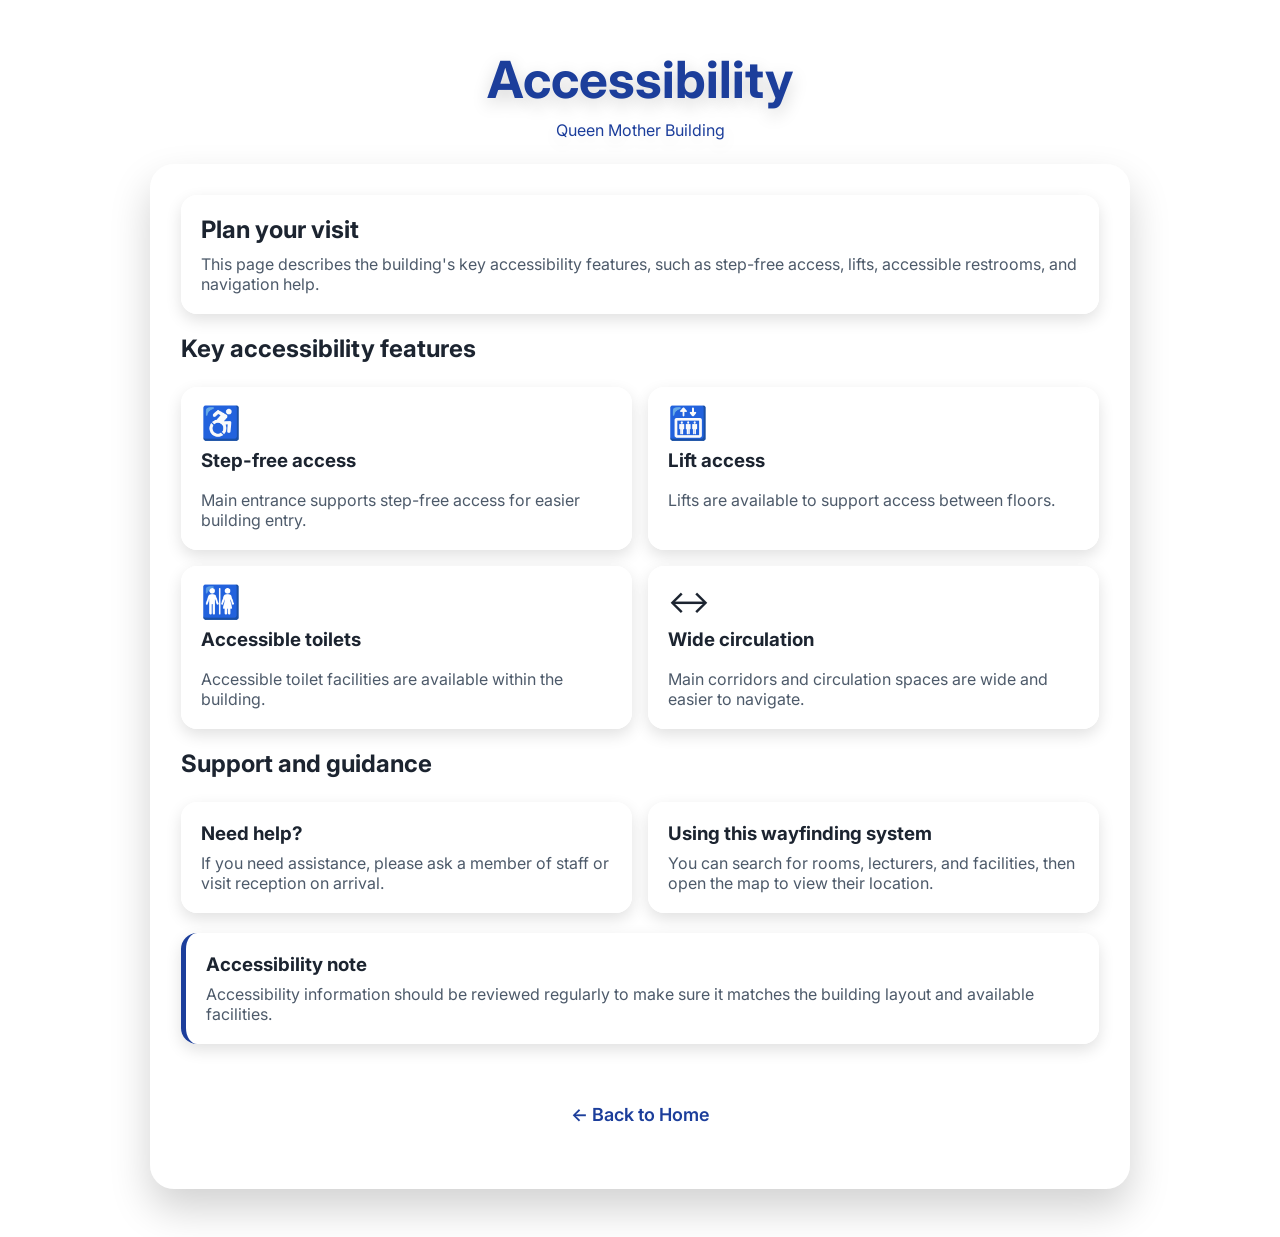
==== commit c631fbdc: "bact to home button" ====
--- a/pages/accessibility.html
+++ b/pages/accessibility.html
@@ -78,7 +78,7 @@
         </div>
       </section>
 
-      <a href="../index.html" class="button back-link">← Back to Home</a>
+      <a href="index.html" class="button back-link">← Back to Home</a>
     </section>
   </main>
 </body>
--- a/css/style.css
+++ b/css/style.css
@@ -8,13 +8,14 @@
 body {
   background: none;
   position: relative;
+  font-family: 'Inter', Arial, sans-serif;
 }
 
 body::before {
   content: "";
   position: fixed;
   inset: 0;
-  background-image: url('../assets/background.jpg');
+  background-image: url('./assets/background.jpg');
   background-repeat: no-repeat;
   background-size: cover;
   background-position: center;
@@ -33,7 +34,7 @@
   display: flex;
   flex-direction: column;
   align-items: center;
-  justify-content: flex-start;
+  justify-content: center;
 }
 
 /* Shared header alignment for home and internal pages */
@@ -53,7 +54,7 @@
   text-shadow: 0 6px 18px rgba(0, 0, 0, 0.18);
 }
 
-/* Subtitle / paragraph under page headings */
+/* Subtitle, paragraph under page headings */
 .hero-header p,
 .page-header p {
   margin: 10px 0 0;
@@ -71,13 +72,16 @@
   border-radius: 24px;
   padding: 30px;
   box-shadow: 0 20px 40px rgba(0, 0, 0, 0.18);
-  overflow: hidden;
+  overflow: visible;
 }
 
 /* Smaller container used on the home page */
 .home-container {
   width: min(520px, 92vw);
   text-align: center;
+  display: flex;
+  flex-direction: column;
+  align-items: center;
 }
 
 /* Touch optimization for buttons, links, inputs and controls */
@@ -133,13 +137,13 @@
 .button {
   display: block;
   width: 100%;
+  margin: 14px auto;
   text-align: center;
   text-decoration: none;
   background: rgba(255, 255, 255, 0.96);
   color: #1c3e9b;
   font-weight: 600;
   padding: 16px;
-  margin: 14px 0;
   border: none;
   border-radius: 16px;
   transition: transform 0.2s ease, box-shadow 0.2s ease;
@@ -468,7 +472,13 @@
 /* Width setting for facilities page */
 .facilities-container {
   width: min(1100px, 94vw);
-  max-height: 700px;
+  min-height: 700px;
+  padding-bottom: 40px;
+}
+
+.facilities-container .back-link {
+  display: block;
+  margin-top: 32px;
 }
 
 /* Grid layout for facility cards */
@@ -476,6 +486,7 @@
   display: grid;
   grid-template-columns: repeat(auto-fit, minmax(220px, 1fr));
   gap: 18px;
+  align-items: start;
 }
 
 /* Individual facility card layout */
@@ -724,7 +735,6 @@
   transition: 0.2s ease;
 }
 
-/* Hover effect for secondary admin buttons */
 .admin-secondary-btn:hover {
   background: #dce5f6;
   transform: translateY(-1px);
@@ -848,6 +858,7 @@
   /* Reduces general page padding */
   .page-shell {
     padding: 24px 14px;
+    justify-content: center;
   }
 
   /* Reduces container padding */
@@ -872,6 +883,9 @@
   .facility-card button,
   .a11y-actions .button {
     width: 100%;
+    display: block;
+    margin-left: auto;
+    margin-right: auto;
   }
 
   /* Single-column layout for grids on smaller screens */
@@ -904,7 +918,7 @@
   }
 }
 
-/* Removes hover animation effects on touch-only devices */
+/* Removes animation effects on touch-only devices */
 @media (hover: none) {
   .button:hover,
   .search-button:hover,
